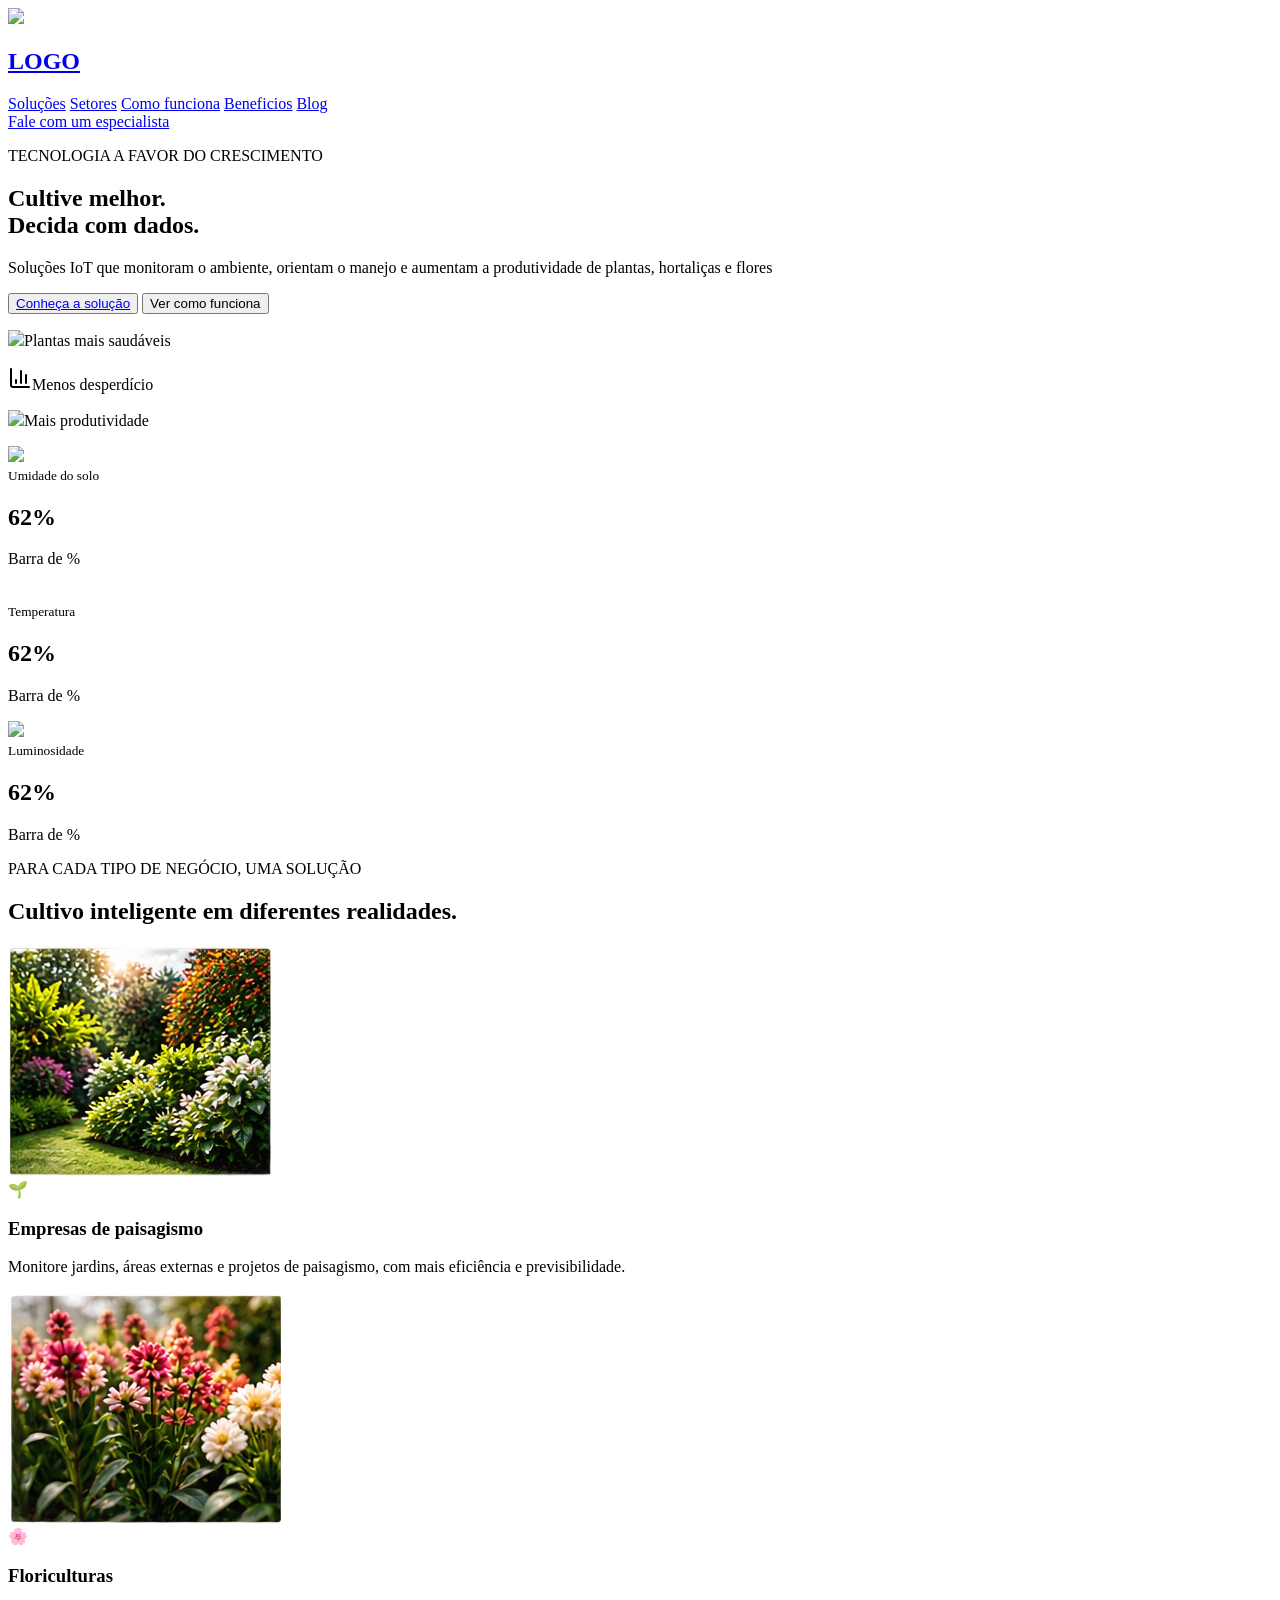
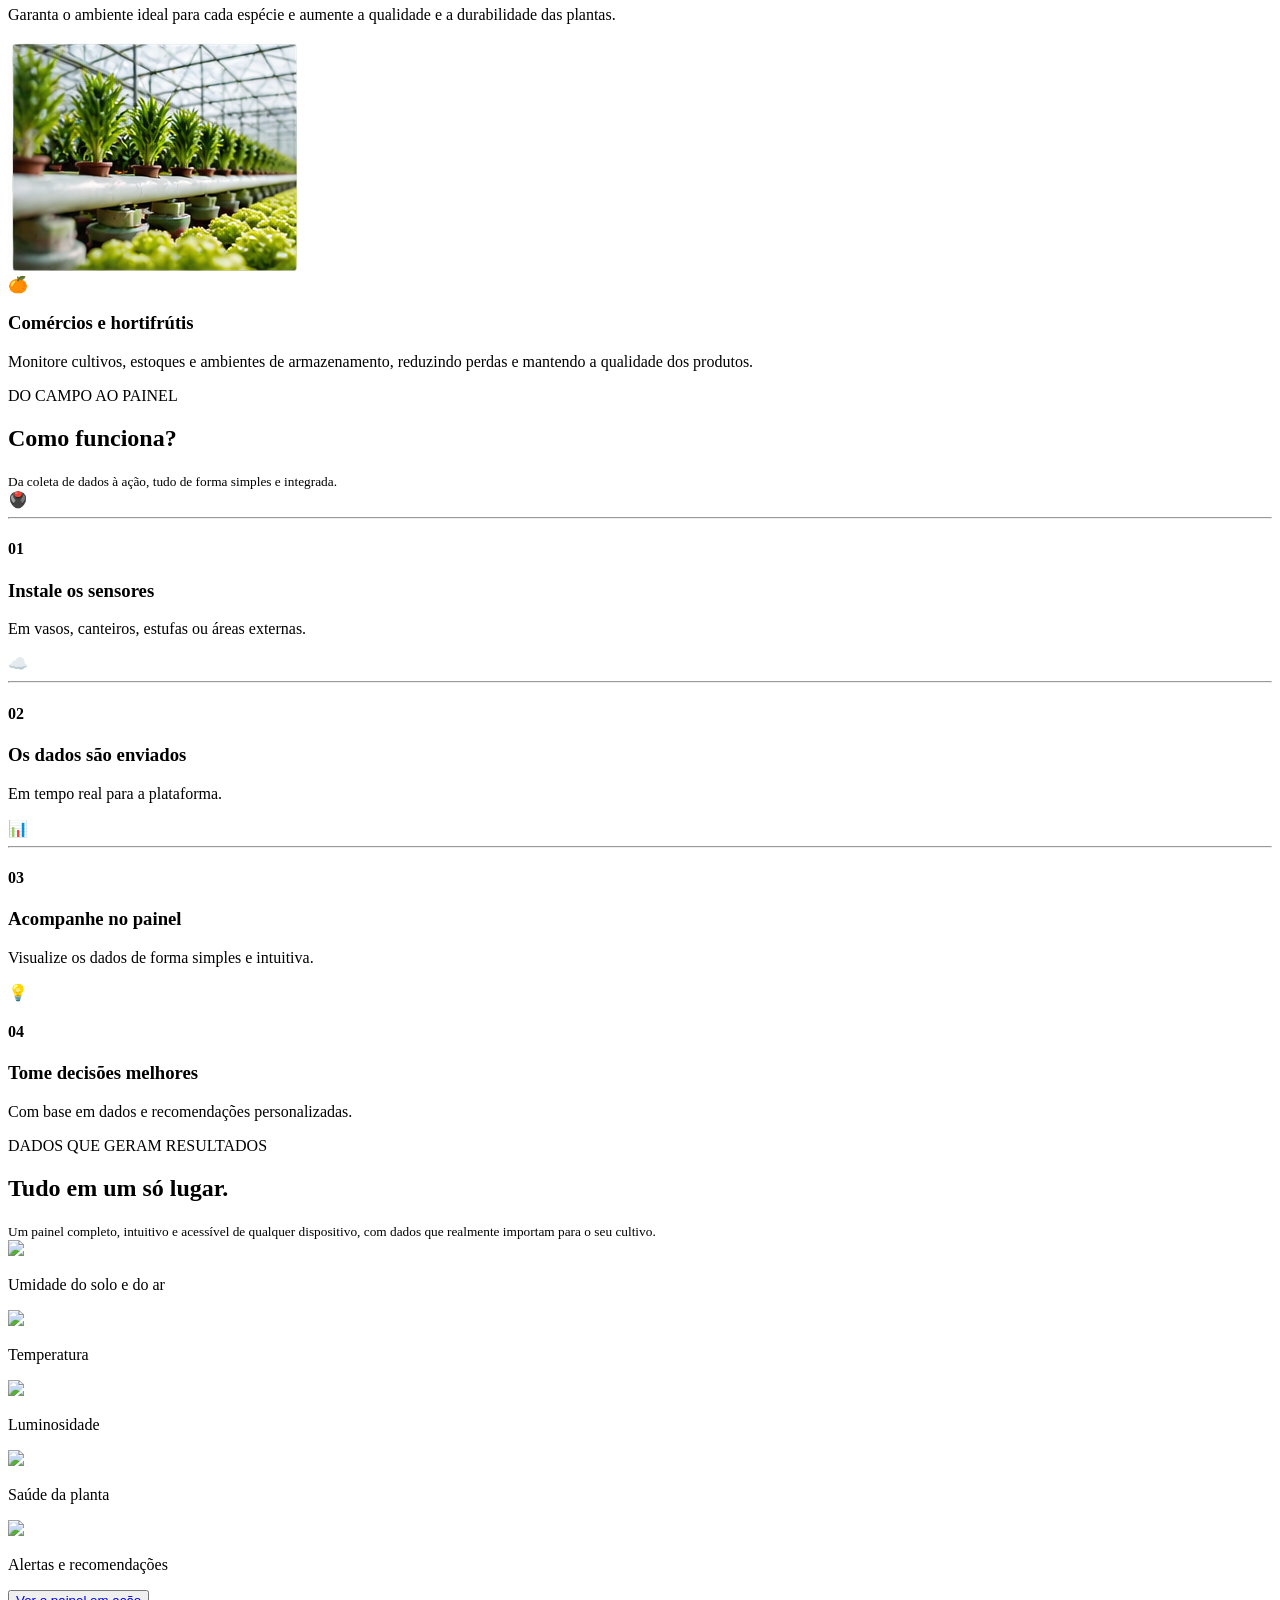
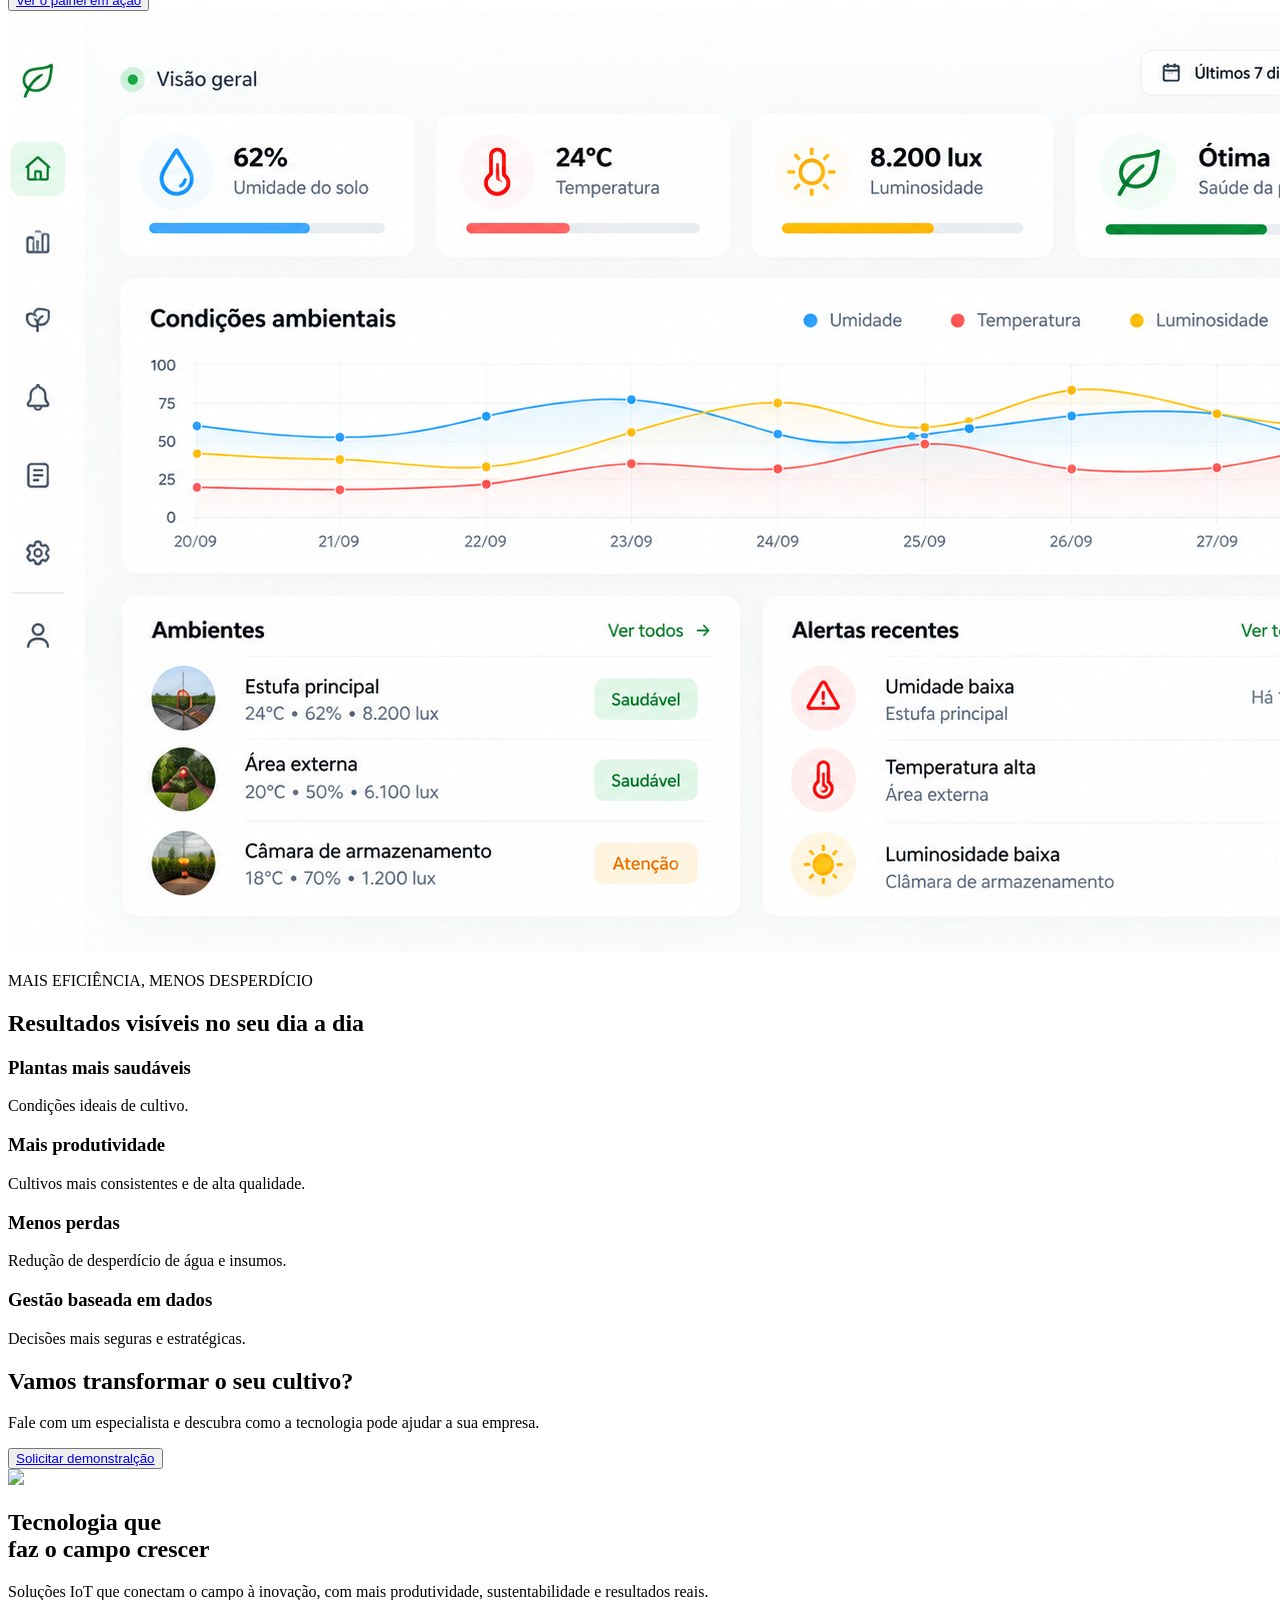
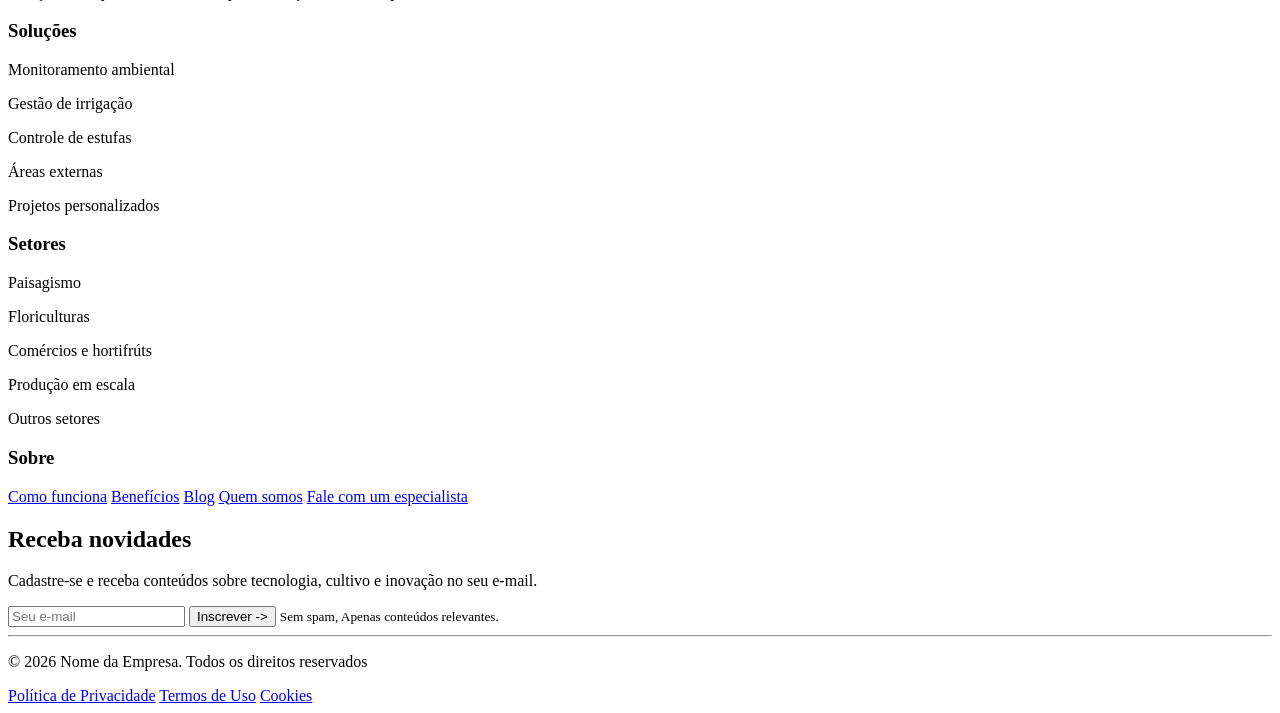
==== HTML/index.html @ 538ad5e4 "Adicionado novas páginas Adicionei novas páginas separando os arquivos por pastas HTML, CSS E JS.  O" ====
<!DOCTYPE html>
<html lang="pt-br">

<head>
    <meta charset="UTF-8">
    <meta name="viewport" content="width=device-width, initial-scale=1.0">
    <title>Projeto IoT</title>
    <link rel="stylesheet" href="style.css">
</head>

<body>

    <!-- BANNER PRINCIPAL -->

    <section class="heroPrincipal">

        <!-- HEADER -->

        <header id="cabecalho" class="display space-between padding-30">

            <div class="display justify-start" id="logonav">
                <img src="#">
                <h1><a href="index.html">LOGO</a></h1>



                <nav>
                    <a class="padding-30" href="soluções.html">Soluções</a>
                    <a class="padding-30" href="setores.html">Setores</a>
                    <a class="padding-30" href="#">Como funciona</a>
                    <a class="padding-30" href="beneficios.html">Beneficios</a>
                    <a class="padding-30" href="#">Blog</a>
                </nav>
            </div>

            <div>
                <a id="contato" href="formulario.html">Fale com um especialista</a></button>
            </div>

        </header>
        <!-- LINHA 1 -->
        <div id="banner-conteudo" class="conteiner">

            <div class="display justify-between">

                <!-- SECTION 1 LADO ESQUERDO -->

                <section id="secLadoEsquerdo">
                    <header>
                        <p id="tec" class="padding-10 width-50">TECNOLOGIA A FAVOR DO CRESCIMENTO</p>
                        <h2 class="padding-10">Cultive melhor.<br><span>Decida com dados.</span></h2>
                        <p class="display padding-10 width-70">Soluções IoT que monitoram o ambiente, orientam o
                            manejo e aumentam a produtividade de plantas, hortaliças e flores</p>

                        <div class="marginblock-30 width-70  display gap-20">
                            <button class="padding-10 button-green width-50 "><a href="soluções.html">Conheça a
                                    solução</a></button>

                            <button class="padding-10 button-white width-50">Ver como funciona</button>
                        </div>

                        <div class="display width-70 marginblock-20  gap-20">

                            <p class="paddinginline-30 padding-10 display width-50 fundo-white"><img
                                    src="../assets_site_iot_separados/iconesSVG/sprout.svg">Plantas
                                mais saudáveis</p>
                            <p class="paddinginline-30 padding-10 display width-50 fundo-white"><img
                                    src="../assets_site_iot_separados/iconesSVG/chart-column.svg">Menos
                                desperdício</p>
                            <p class="paddinginline-30 padding-10 display width-50 fundo-white"><img
                                    src="../assets_site_iot_separados/iconesSVG/chart-no-axes-gantt.svg">Mais
                                produtividade</p>

                        </div>

                    </header>

                </section>
                <!-- SECTION 1 LADO DIREITO -->

                <aside id="secLadoDireito" class="display items-center justify-end">

                    <div class="width-50 ">

                        <div class="display items-center fundo-white gap-20 marginblock-20">

                            <div class="">
                                <img class="" src="#">
                            </div>

                            <div>
                                <small>Umidade do solo</small>
                                <h2>62%</h2>
                                <p>Barra de %</p>
                            </div>
                        </div>

                        <div class="display items-center fundo-white gap-20 marginblock-20">

                            <div class="">
                                <img src="">
                            </div>

                            <div>
                                <small>Temperatura</small>
                                <h2>62%</h2>
                                <p>Barra de %</p>
                            </div>
                        </div>

                        <div class="display items-center fundo-white gap-20 marginblock-20">

                            <div class="">
                                <img src="#">
                            </div>

                            <div>
                                <small>Luminosidade</small>
                                <h2>62%</h2>
                                <p>Barra de %</p>
                            </div>
                        </div>
                </aside>
            </div>
    </section>

    <!-- LINHA 2 -->

    <section id="linha2">

        <header class="conteiner setores-cabecalho">

            <p>PARA CADA TIPO DE NEGÓCIO, UMA SOLUÇÃO</p>
            <h2>Cultivo inteligente em <span>diferentes realidades.</span></h2>


        </header>

        <article class=" conteiner-card-setores  width-70 gap-20 conteiner display justify-between">


            <div class="card-paisagismo">

                <div class="card-paisagismo-imagem">
                    <img src="../assets_site_iot_separados/imagens/03_paisagismo.png" alt="Paisagismo">

                    <div class="card-paisagismo-icone">🌱</div>
                </div>

                <div class="card-paisagismo-conteudo">

                    <h3>Empresas de paisagismo</h3>

                    <p>
                        Monitore jardins, áreas externas e projetos
                        de paisagismo, com mais eficiência
                        e previsibilidade.
                    </p>

                </div>

            </div>

            <div class="card-floricultura">

                <div class="card-floricultura-imagem">
                    <img src="../assets_site_iot_separados/imagens/04_floricultura.png">

                    <div class="card-floricultura-icone">🌸</div>
                </div>
                <div class="card-floricultura-conteudo">
                    <h3>Floriculturas</h3>
                    <p>Garanta o ambiente ideal para cada espécie e aumente a qualidade e a durabilidade das plantas.
                    </p>


                </div>

            </div>

            <div class="card-hortifruti">
                <div class="card-hortifruti-imagem">
                    <img src="../assets_site_iot_separados/imagens/05_hortifruti.png">
                    <div class="card-hortifruti-icone">🍊</div>
                </div>
                <div class="card-hortifruti-conteudo">
                    <h3>Comércios e hortifrútis</h3>
                    <p>Monitore cultivos, estoques e ambientes de armazenamento, reduzindo perdas e mantendo a qualidade
                        dos produtos.</p>

                </div>

            </div>

        </article>
    </section>

    <!-- LINHA 3 -->

    <section class="conteiner" id="linha3">

        <header class="height-1 apresentacao-cabecalho">
            <p>DO CAMPO AO PAINEL</p>
            <h2>Como funciona?</h2>
            <small>Da coleta de dados à ação, tudo de forma simples e integrada.</small>
        </header>

        <article class="display">
            <div class="card-apresentacao-sensores">
                <div class="display gap-10 flex-nowrap items-center">
                    <div class="card-apresentacao-sensores-icone">🖲️</div>
                    <div class=" card-line">
                        <hr>
                    </div>
                </div>

                <div class="card-apresentacao-sensores-conteudo">
                    <h4>01</h4>
                    <h3>Instale os sensores</h3>
                    <p>Em vasos, canteiros, estufas ou áreas externas.</p>
                </div>
            </div>

            <div class="card-apresentacao-dados">

                <div class="display gap-10 flex-nowrap items-center">
                    <div class="card-apresentacao-dados-icone">☁️</div>
                    <div class=" card-line">
                        <hr>
                    </div>
                </div>

                <div class="card-apresentacao-dados-conteudo">
                    <h4>02</h4>
                    <h3>Os dados são enviados</h3>
                    <p>Em tempo real para a plataforma.</p>
                </div>
            </div>

            <div class="card-apresentacao-painel">

                <div class="display gap-10 flex-nowrap items-center">
                    <div class="card-apresentacao-painel-icone">📊</div>
                    <div class=" card-line">
                        <hr>
                    </div>
                </div>

                <div class="card-apresentacao-painel-conteudo">
                    <h4>03</h4>
                    <h3>Acompanhe no painel</h3>
                    <p>Visualize os dados de forma simples e intuitiva.</p>
                </div>
            </div>

            <div class="card-apresentacao-decisoes">

                <div class="display gap-10 flex-nowrap items-center">
                    <div class="card-apresentacao-decisoes-icone">💡</div>
                </div>

                <div class="card-apresentacao-decisoes-conteudo">
                    <h4>04</h4>
                    <h3>Tome decisões melhores</h3>
                    <p>Com base em dados e recomendações personalizadas.</p>
                </div>

            </div>

        </article>

    </section>

    <!-- LINHA 4 -->
    <section id="linha4" class="display conteiner">

        <div class="linha4Esquerdo">

            <header class="dashboard-cabecalho">
                <p>DADOS QUE GERAM RESULTADOS</p>
                <h2>Tudo em um só lugar.</h2>
                <div>
                    <small>Um painel completo, intuitivo e acessível de qualquer dispositivo, com dados que realmente
                        importam para o seu cultivo.</small>
                </div>
            </header>

            <div class="dashboard-conteudo">

                <div class="items-center display dashboard-conteudo-geral">
                    <img src="../assets_site_iot_separados/iconesSVG/droplets.svg">
                    <p>Umidade do solo e do ar</p>
                </div>

                <div class="items-center display dashboard-conteudo-geral">
                    <img src="../assets_site_iot_separados/iconesSVG/thermometer-sun.svg">
                    <p>Temperatura</p>
                </div>

                <div class="items-center display dashboard-conteudo-geral">
                    <img src="../assets_site_iot_separados/iconesSVG/sun.svg">
                    <p>Luminosidade</p>
                </div>

                <div class="items-center display dashboard-conteudo-geral">
                    <img src="../assets_site_iot_separados/iconesSVG/heart-plus.svg">
                    <p>Saúde da planta</p>
                </div>

                <div class="items-center display dashboard-conteudo-geral">
                    <img src="../assets_site_iot_separados/iconesSVG/file-text.svg">
                    <p>Alertas e recomendações</p>
                </div>

                <button class="button-green"><a href="formulario.html">Ver o painel em ação</a></button>

            </div>

        </div>

        <div class="linha4Direito">
            <img src="../assets_site_iot_separados/imagens/Imagem do ChatGPT 27 de set. de 2026, 03_52_59.png">
        </div>


    </section>

    <!-- LINHA 5 -->
    <section class="display " id="linha5">

        <div class=" banner-resultado  "></div>

        <di
        v>
            <div class="  resultado-cabecalho">
                <p>MAIS EFICIÊNCIA, MENOS DESPERDÍCIO</p>
                <h2>Resultados visíveis no seu dia a dia </h2>
            </div>


            <div id="corpo-resultado-geral" class=" display flex-wrap">

                <div class="resultado-conteudo-geral ">

                    <div></div>
                    <div>
                        <h3>Plantas mais saudáveis</h3>
                        <p>Condições ideais de cultivo.</p>
                    </div>
                </div>
                <div class="resultado-conteudo-geral ">
                    <div></div>
                    <div>
                        <h3>Mais produtividade</h3>
                        <p>Cultivos mais consistentes e de alta qualidade.</p>
                    </div>
                </div>

                <div class="resultado-conteudo-geral ">
                    <div></div>
                    <div>
                        <h3>Menos perdas</h3>
                        <p>Redução de desperdício de água e insumos.</p>
                    </div>
                </div>

                <div class="resultado-conteudo-geral ">
                    <div></div>
                    <div>
                        <h3>Gestão baseada em dados</h3>
                        <p>Decisões mais seguras e estratégicas.</p>
                    </div>
                </div>
            </div>

    </section>

    <!-- LINHA 6 -->
    <section id="linha6" class="conteiner">
        <div class="solicitar-demonstracao">
            <div>
                <h2>Vamos transformar <span>o seu cultivo?</span></h2>
                <p>Fale com um especialista e descubra como a tecnologia pode ajudar a sua empresa.</p>
            </div>

            <div class="display justify-center items-center "><button class="button-white"><a
                        href="formulario.html">Solicitar demonstralção</a></button></div>
        </div>
    </section>

    </main>

    <footer class="">
        <section class="conteiner">
            <div id="rodape-start" class="display">
                <div class="redes-rodape">
                    <img src="#">
                    <h2>Tecnologia que<br><span>faz o campo crescer</span></h2>
                    <p>Soluções IoT que conectam o campo à inovação, com mais produtividade, sustentabilidade e
                        resultados reais.</p>
                </div>

                <div class="solucoes-rodape">
                    <h3>Soluções</h3>
                    <p>Monitoramento ambiental</p>
                    <p>Gestão de irrigação</p>
                    <p>Controle de estufas</p>
                    <p>Áreas externas</p>
                    <p>Projetos personalizados</p>
                </div>

                <div class="setores-rodape">
                    <h3>Setores</h3>
                    <p>Paisagismo</p>
                    <p>Floriculturas</p>
                    <p>Comércios e hortifrúts</p>
                    <p>Produção em escala</p>
                    <p>Outros setores</p>
                </div>

                <div class="sobre-rodape">
                    <h3>Sobre</h3>
                    <a href="#">Como funciona</a>
                    <a href="beneficios.html">Benefícios</a>
                    <a href="#">Blog</a>
                    <a href="#">Quem somos</a>
                    <a href="formulario.html">Fale com um especialista</a>
                </div>

                <div class="novidade-rodape">
                    <div class="novidades-cabecalho-rodape">
                        <h2>Receba novidades</h2>
                        <p>Cadastre-se e receba conteúdos sobre tecnologia, cultivo e inovação no seu e-mail.</p>
                    </div>
                    <div class="novidades-campo-rodape">
                        <label id="mail"></label>
                        <input type="e-mail" id="mail" placeholder="Seu e-mail" requered>
                        <button class="button-green">Inscrever -></button>
                        <small>Sem spam, Apenas conteúdos relevantes.</small>
                    </div>
                </div>
            </div>
            <hr>

            <div class="display justify-between">

                <div class="rodape-bottom">
                    <p class="padding-30">© 2026 Nome da Empresa. Todos os direitos reservados</p>
                </div>

                <div class="padding-30">
                    <a class="padding-30" href="#">Política de Privacidade</a>
                    <a class="padding-30" href="#">Termos de Uso</a>
                    <a class="padding-30" href="#">Cookies</a>

                </div>
            </div>
        </section>

    </footer>

</body>

</html>
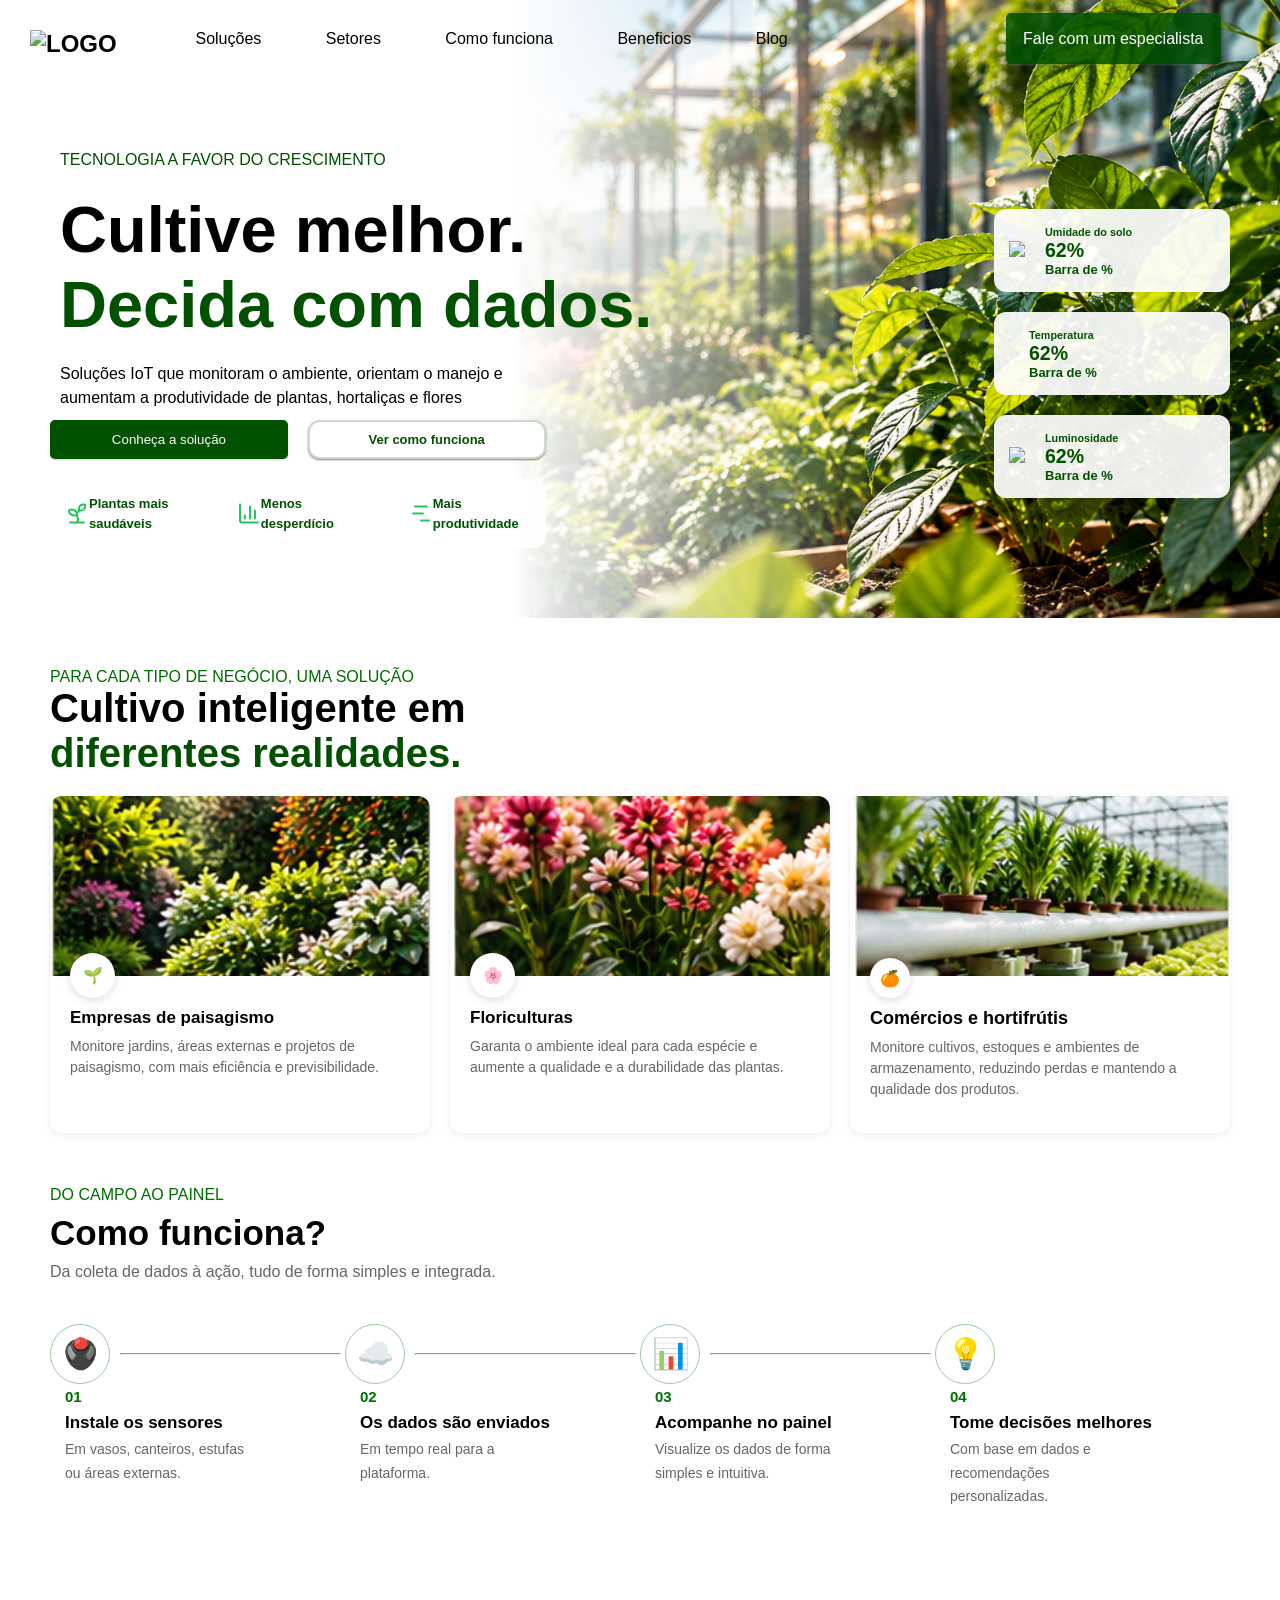
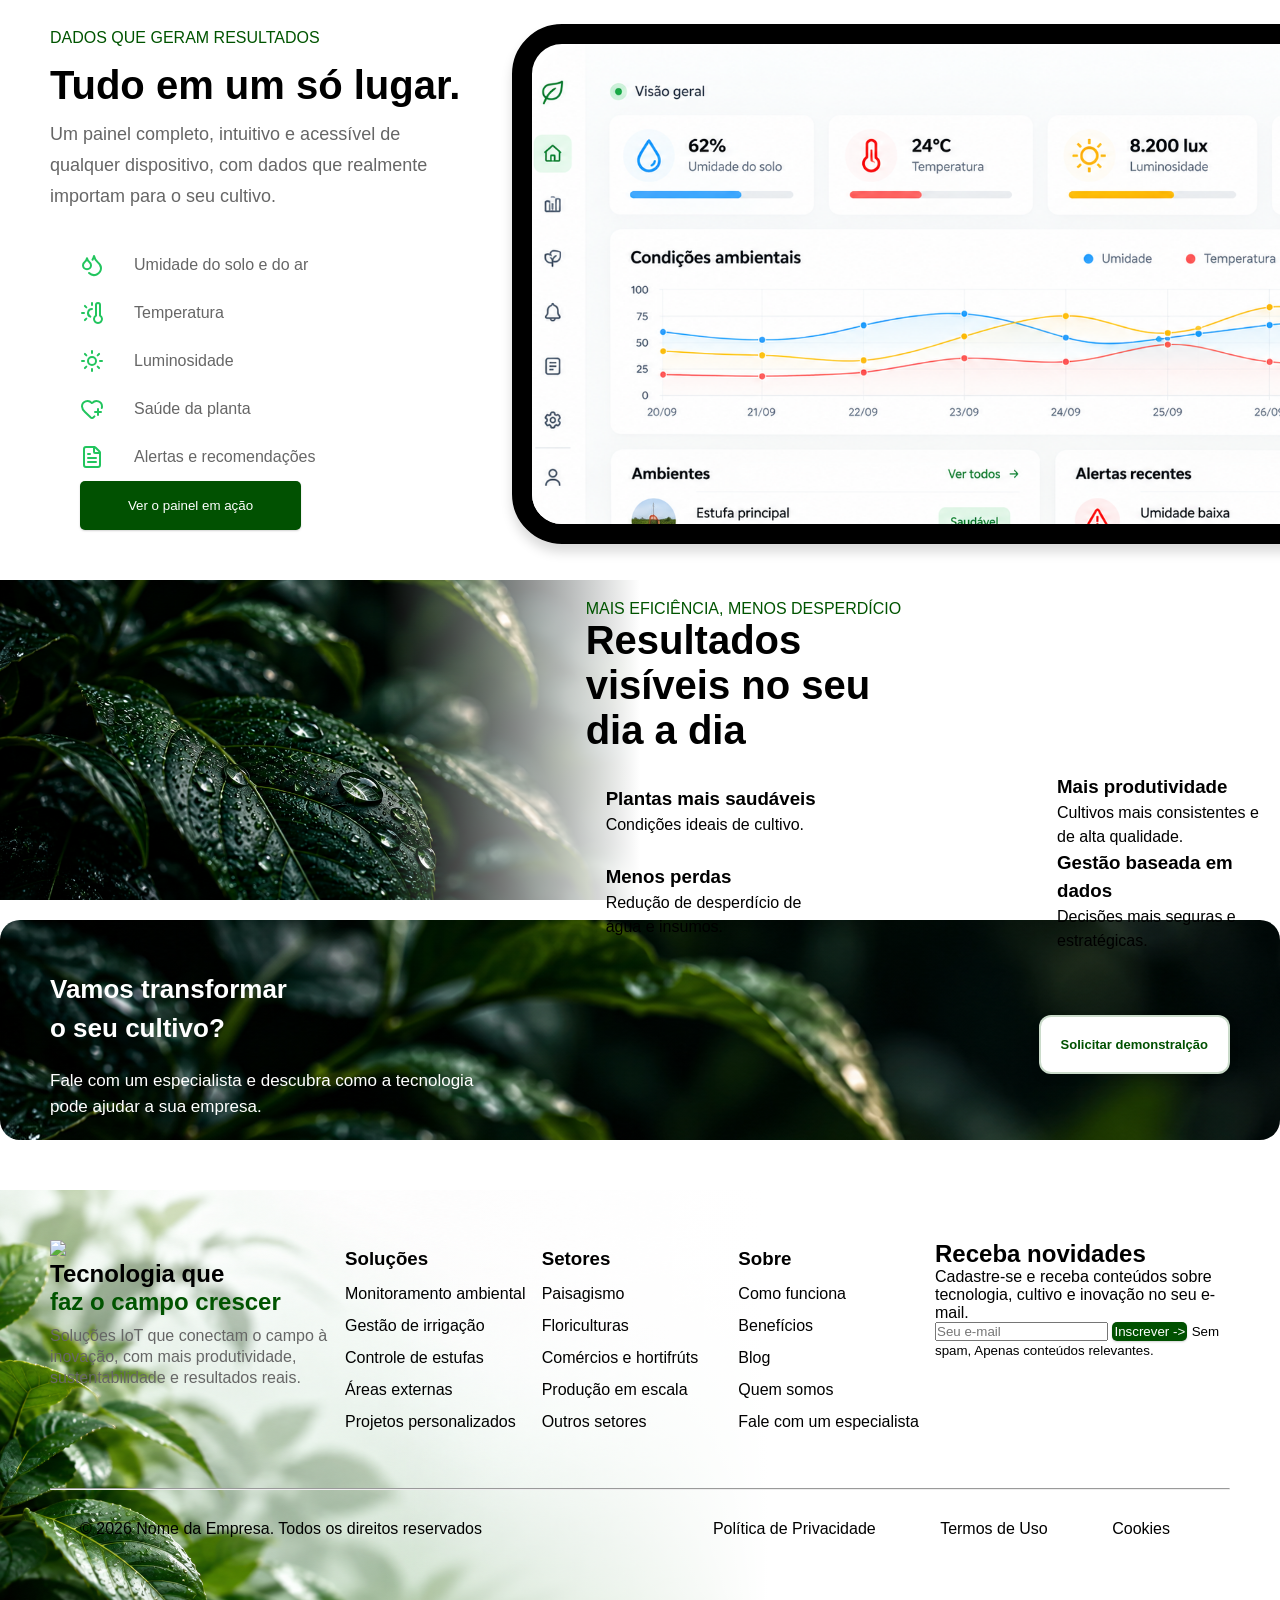
==== commit 7c839bc5: "Atualização de arquivos Adicionei novos arquivos a pasta de assets e criei novos caminhos no menu da" ====
--- a/HTML/index.html
+++ b/HTML/index.html
@@ -5,7 +5,7 @@
     <meta charset="UTF-8">
     <meta name="viewport" content="width=device-width, initial-scale=1.0">
     <title>Projeto IoT</title>
-    <link rel="stylesheet" href="style.css">
+    <link rel="stylesheet" href="../CSS/INDEX/style.css">
 </head>
 
 <body>
@@ -34,7 +34,7 @@
             </div>
 
             <div>
-                <a id="contato" href="formulario.html">Fale com um especialista</a></button>
+                <a id="contato" href="../HTML/formulario.html">Fale com um especialista</a>
             </div>
 
         </header>
--- a/CSS/INDEX/style.css
+++ b/CSS/INDEX/style.css
@@ -0,0 +1,874 @@
+                /* CONFIGURAÇÕES GERAIS */
+
+*{
+    margin:0;
+    box-sizing: border-box;
+    padding:0;
+}
+
+html{
+    scroll-behavior: smooth;
+}
+
+body{
+    font-family: Arial, Helvetica, sans-serif;
+    min-height:100hv;
+    overflow-x: clip;
+}
+
+.conteiner{
+    width:100%;
+    max-width:1330px; 
+    margin: 0 auto;
+    padding:50px;
+}
+
+img{
+    max-width: 100%;
+    height: auto;
+}
+
+a{
+    text-decoration: none;
+    color:inherit;
+}
+
+
+@media (max-width: 768px){
+    main{padding:20px;}
+}
+
+
+                /* POSICIONAMENTO */
+
+.display{
+    display:flex;
+}
+
+.height-1{
+    line-height: 1.5;
+}
+
+.flex-nowrap{
+    flex-wrap: nowrap;
+}
+
+.justify-end{
+    justify-content: end;
+}
+
+.justify-between{
+    justify-content: space-between;
+}
+
+.justify-start{
+    justify-content: start;
+}
+
+.items-center{
+    align-items: center;
+}
+
+.flex-wrap{
+    flex-wrap: wrap;
+}
+
+.flex-column{
+    flex-direction: column;
+}
+
+.gap-20{
+    gap: 20px;
+}
+.gap-10{
+    gap: 10px;
+}
+
+.padding-10{
+    padding:10px;
+}
+.padding-30{
+    padding:30px;
+}
+
+.paddinginline-30{
+    padding-inline: 30px;
+}
+
+.width-50{
+    width:50%;
+}
+.width-70{
+    width:70%;
+}
+
+.marginblock-20{
+    margin-block:20px;
+}
+
+.width-33{
+    width:33%;
+}
+
+.width-40{
+    width:40%;
+}
+
+
+                    /* ESTILIZAÇÃO GERAL */
+#contato{
+    background-color:#015101d4;
+    color:white;
+    border-radius:5px;
+    border:2px solid #01510135;
+    text-align: center;
+    box-shadow: 0px 1px 2px 0px rgba(128, 128, 128, 0.352);
+    padding:15px;
+}
+
+.button-green{
+    background-color:#015101;
+    color:white;
+    border-radius:5px;
+    border:2px solid #01510135;
+    text-align: center;
+    box-shadow: 0px 1px 2px 0px rgba(128, 128, 128, 0.352);
+}
+.button-white{
+    background-color:white;
+    color:#015101;
+    border-radius:12px;
+    border:2px solid #01510135;
+    box-shadow: 0px 1px 2px 0px grey;
+    font-weight: 600;
+    font-size:13px;
+}
+.fundo-white{
+    background-color:rgba(255, 255, 255, 0.919);
+    color:#015101;
+    border-radius:12px;
+    font-weight: 600;
+    font-size:13px;
+    padding:15px;
+  
+}
+
+.heroPrincipal{
+
+    background-image: linear-gradient( to right,white 40%,transparent 70%), url("../../assets_site_iot_separados/imagens/Imagem\ do\ ChatGPT\ 25\ de\ set.\ de\ 2026\,\ 05_03_45.png");
+    background-size:cover;
+    background-position: center;
+    
+}
+
+
+
+
+.border{
+    border:5px solid black;
+}
+
+
+                      /* CABECALHO */
+
+nav a{
+    color:black;
+    text-decoration: none;
+}
+nav a:hover{
+    padding:29px;
+    color:green;
+}
+
+#cabecalho button{
+    padding:15px;
+    border-radius:12px;
+    border: 2px solid rgba(0, 84, 0, 0.403);
+    color:white;
+    background-color: rgba(0, 60, 0, 0.725);
+}
+
+#logonav {
+    width:80%;
+}
+
+#logonav nav{
+    margin-inline:5%;
+}
+
+
+
+                 /*SECTION 1 LINHA 1*/
+
+#secLadoEsquerdo{
+    width:60%;
+}
+#secLadoEsquerdo h2{
+    font-size:65px;
+}
+
+#secLadoEsquerdo span, #tec{
+    color:#015101;
+}
+
+#secLadoEsquerdo p{
+    line-height: 1.5;
+}
+
+#secLadoEsquerdo small{
+    color:rgba(128, 128, 128, 0.912);
+    font-size:16px;
+    font-weight: 600;
+}
+
+
+
+
+
+                    /* SECTION 2 LINHA 1 */
+
+#secLadoDireito{
+        width:40%;
+    
+}
+
+                    /* SETORES */
+.setores-cabecalho {
+    padding-bottom:20px;
+}
+
+.setores-cabecalho p{
+    color:#006e00;
+}
+
+.setores-cabecalho h2{
+    font-size:40px; 
+    width:50%;
+  
+}
+
+.setores-cabecalho span{
+    color:#015101;
+}
+                    /* CARD PAISAGISMO */
+
+.conteiner-card-setores{
+    width:100%;
+    padding-block: 0;
+}
+
+.card-paisagismo {
+    width:  100%;
+    height:auto;
+    background-color: white;
+    border-radius: 12px;
+    overflow: hidden;
+    box-shadow: 0 2px 8px rgba(0, 0, 0, 0.08);
+}
+
+.card-paisagismo-imagem {
+    height: 180px;
+    position: relative;
+}
+
+.card-paisagismo-imagem img {
+    width: 100%;
+    height: 100%;
+    object-fit: cover;
+    border-radius: 0;
+}
+
+.card-paisagismo-icone {
+    position: absolute;
+    bottom: -22px;
+    left: 20px;
+
+    width: 45px;
+    height: 45px;
+
+    display: flex;
+    align-items: center;
+    justify-content: center;
+
+    background-color: white;
+    border-radius: 50%;
+    box-shadow: 0 2px 8px #00000026;
+}
+
+.card-paisagismo-conteudo {
+    padding: 32px 20px 18px;
+}
+
+.card-paisagismo-conteudo h3 {
+    font-size: 17px;
+    margin-bottom: 8px;
+}
+
+.card-paisagismo-conteudo p {
+    font-size: 14px;
+    line-height: 1.5;
+    color: #666;
+    margin-bottom: 15px;
+}
+
+.card-paisagismo-conteudo button {
+    width: 25px;
+    height: 25px;
+    border: 1px solid #aaa;
+    border-radius: 50%;
+    background-color: white;
+    font-size: 17px;
+}
+
+                /* CARD FLORICULTURA */
+
+.card-floricultura {
+    width:  100%;
+    height:auto;
+    background-color: white;
+    border-radius: 12px;
+    overflow: hidden;
+    box-shadow: 0 2px 8px #00000014;
+}
+
+.card-floricultura-imagem {
+    height: 180px;
+    position: relative;
+}
+
+.card-floricultura-imagem img {
+    width: 100%;
+    height: 100%;
+    object-fit: cover;
+    border-radius: 0;
+}
+
+.card-floricultura-icone {
+    position: absolute;
+    bottom: -22px;
+    left: 20px;
+
+    width: 45px;
+    height: 45px;
+
+    display: flex;
+    align-items: center;
+    justify-content: center;
+
+    background-color: white;
+    border-radius: 50%;
+    box-shadow: 0 2px 8px #00000026;
+}
+
+.card-floricultura-conteudo {
+    padding: 32px 20px 18px;
+}
+
+.card-floricultura-conteudo h3 {
+    font-size: 17px;
+    margin-bottom: 8px;
+}
+
+.card-floricultura-conteudo p {
+    font-size: 14px;
+    line-height: 1.5;
+    color: #666;
+    margin-bottom: 15px;
+}
+
+.card-floricultura-conteudo button {
+    width: 25px;
+    height: 25px;
+    border: 1px solid #aaa;
+    border-radius: 50%;
+    background-color: white;
+    font-size: 17px;
+}
+
+                /* CARD HORTIFRUTI */
+
+.card-hortifruti{
+    width: 100%;
+    height:auto;
+    background-color: white;
+    border-radius:12px;
+    box-shadow: 0 2px 8px #00000014;
+}
+
+.card-hortifruti-imagem{
+    height:180px;
+    position:relative;
+}
+
+.card-hortifruti-imagem img{
+    width:100%;
+    height:100%;
+    object-fit: cover;
+}
+
+.card-hortifruti-icone{
+    position:absolute;
+    bottom:-22px;
+    left:20px;
+    display: flex;
+    align-items: center;
+    justify-content: center;
+    width:40px;
+    height: 40px;
+    background-color:white;
+    border-radius:50%;
+    box-shadow: 0 2px 8px #00000026;
+}
+
+.card-hortifruti-conteudo{
+
+    padding:32px 20px 18px;
+}
+
+.card-hortifruti-conteudo h3{ 
+    font-size:18px;
+    margin-bottom:8px;
+}
+
+.card-hortifruti-conteudo p{
+    font-size:14px;
+    line-height: 1.5;
+    color:#666;
+    margin-bottom:15px;
+}
+
+.card-hortifruti-conteudo button{
+   width: 25px;
+    height: 25px;
+    border: 1px solid #aaa;
+    border-radius: 50%;
+    background-color: white;
+    font-size: 17px;
+}
+
+                    /* LINHA 3 */
+
+                    /* APRESENTAÇÃO CABECALHO */
+
+.apresentacao-cabecalho{
+    padding-bottom:20px;
+}
+
+.apresentacao-cabecalho p{
+    color:#006e00;
+}
+
+.apresentacao-cabecalho h2{
+    font-size:35px; 
+    width:50%;
+  
+}
+
+.apresentacao-cabecalho small{
+    color:#666;
+    font-size:16px;
+}
+
+                    /* CARD SENSORES */
+                    
+.card-apresentacao-sensores{
+    width:320px;
+    height: auto;
+    margin-top: 20px;
+}
+
+.card-apresentacao-sensores-icone{
+    font-size:30px;
+    width:60px;
+    height:60px;
+
+    display:flex;
+    align-items: center;
+    justify-content: center;
+
+    border-radius:50%;
+    border:1px solid #006e005e;
+    }
+
+.card-line{
+        width:75%;
+}
+
+.card-apresentacao-sensores-conteudo{
+    line-height: 1.7;
+    margin-left:15px;
+}
+
+
+.card-apresentacao-sensores-conteudo h4{
+    font-size: 15px;
+    color:#006e00
+}
+
+.card-apresentacao-sensores-conteudo h3{
+    font-size:17px;
+}
+.card-apresentacao-sensores-conteudo p{
+    font-size:14px;
+    color:#666;
+    margin-bottom:15px;
+    width:70%;
+}
+
+                    /* CARD DADOS */
+
+.card-apresentacao-dados{
+    width:320px;
+    height: auto;
+    margin-top: 20px;
+}
+
+.card-apresentacao-dados-icone{
+    font-size:30px;
+    width:60px;
+    height:60px;
+
+    display:flex;
+    align-items: center;
+    justify-content: center;
+
+    border-radius:50%;
+    border:1px solid #006e005e;
+    }
+
+.card-line{
+        width:75%;
+}
+
+.card-apresentacao-dados-conteudo{
+    line-height: 1.7;
+    margin-left:15px;
+
+}
+
+.card-apresentacao-dados-conteudo h4{
+    font-size: 15px;
+    color:#006e00
+}
+
+.card-apresentacao-dados-conteudo h3{
+    font-size:17px;
+}
+.card-apresentacao-dados-conteudo p{
+    font-size:14px;
+    color:#666;
+    margin-bottom:15px;
+    width:70%;
+}
+
+                    /* CARD PAINEL */
+
+.card-apresentacao-painel{
+    width:320px;
+    height: auto;
+    margin-top: 20px;
+}
+
+.card-apresentacao-painel-icone{
+    font-size:30px;
+    width:60px;
+    height:60px;
+
+    display:flex;
+    align-items: center;
+    justify-content: center;
+
+    border-radius:50%;
+    border:1px solid #006e005e;
+    }
+
+.card-line{
+        width:75%;
+}
+
+.card-apresentacao-painel-conteudo{
+    line-height: 1.7;
+    margin-left:15px;
+
+}
+
+.card-apresentacao-painel-conteudo h4{
+    font-size: 15px;
+    color:#006e00
+}
+
+.card-apresentacao-painel-conteudo h3{
+    font-size:17px;
+}
+.card-apresentacao-painel-conteudo p{
+    font-size:14px;
+    color:#666;
+    margin-bottom:15px;
+    width:70%;
+}
+
+                    /* CARD DECISÕES */
+
+.card-apresentacao-decisoes{
+    width:320px;
+    height: auto;
+    margin-top: 20px;
+}
+
+.card-apresentacao-decisoes-icone{
+    font-size:30px;
+    width:60px;
+    height:60px;
+
+    display:flex;
+    align-items: center;
+    justify-content: center;
+
+    border-radius:50%;
+    border:1px solid #006e005e;
+    }
+
+.card-line{
+        width:75%;
+}
+
+.card-apresentacao-decisoes-conteudo{
+    line-height: 1.7;
+    margin-left:15px;
+
+}
+
+.card-apresentacao-decisoes-conteudo h4{
+    font-size: 15px;
+    color:#006e00
+}
+
+.card-apresentacao-decisoes-conteudo h3{
+    font-size:17px;
+}
+.card-apresentacao-decisoes-conteudo p{
+    font-size:14px;
+    color:#666;
+    margin-bottom:15px;
+    width:70%;
+}
+
+                    /* LINHA 4 */
+#linha4{
+    position:relative;
+}
+
+                    /* LINHA 4 ESQUERDO */
+
+.linha4Esquerdo{
+    width:40%;
+    line-height: 1.7;
+}
+
+                    /* DASHBOARD CABEÇALHO */
+
+.dashboard-cabecalho{
+    line-height: 1.7;
+    margin-bottom:30px;
+}
+.dashboard-cabecalho p{     
+    color:#005400;
+}
+
+.dashboard-cabecalho h2{
+    font-size:40px;
+}
+
+.dashboard-cabecalho small, .dashboard-cabecalho div{
+    color:#666;
+    font-size:18px;
+    width:89%;
+}
+
+                    /* DASHBOARD UMIDADE */
+
+.dashboard-conteudo{
+    line-height: 3.0;
+    margin-left:30px;
+}
+
+.dashboard-conteudo-geral p{
+    margin:0;
+    color:#666;
+    margin-left:30px;
+}
+
+.dashboard-conteudo button{
+    padding:15px;
+    width:50%;
+    display: flex;
+    align-items: center;
+    justify-content: space-around;
+}
+
+                    /*LINHA 4 DIREITO  */
+
+
+
+.linha4Direito{
+   border:20px solid;
+   border-radius:50px;
+   width:80%;
+   height:520px;
+   left:40%;
+   position: absolute;
+   overflow: hidden;
+   box-shadow: 0 8px 12px #00000026;
+  
+   
+}
+
+.linha4Direito img{
+    flex:auto;
+    border-radius:50px;
+}
+
+                    /* LINHA 5 */
+
+.banner-resultado{
+    width: 80%;
+}
+
+.resultado-cabecalho{
+    margin-block:20px;
+}
+
+.resultado-cabecalho p{
+    color:#005400;
+}
+
+.resultado-cabecalho h2{
+    font-size:40px;
+    width:50%;
+}
+
+.resultado-conteudo-geral{
+    width:35%;
+    display:flex;
+    align-items: center;
+    justify-content:start;
+    gap:20px;
+    line-height:1.5;
+    padding: 0;
+}
+
+
+#linha5{
+
+    background-image: linear-gradient( to left,white 50%,transparent 70%), url("../../assets_site_iot_separados/imagens/Imagem\ do\ ChatGPT\ 27\ de\ set.\ de\ 2026\,\ 08_04_17.png");
+    background-size:cover;
+    background-position: center;
+    height:320px;
+    
+    
+}
+#linha5Direito{
+    width:60%;
+    padding:30px;
+}
+
+#corpo-resultado-geral{
+    justify-content: space-between;
+}
+
+                    /*SOLICITAR DEMONSTRAÇÃO*/
+
+.solicitar-demonstracao{
+    display:flex;
+    justify-content: space-between;
+    line-height:1.5;
+}
+
+#linha6{
+    margin-top:20px;
+    border-radius:20px;
+    background-image: url("../../assets_site_iot_separados/imagens/Imagem\ do\ ChatGPT\ 27\ de\ set.\ de\ 2026\,\ 08_04_17.png");
+    background-position: start;
+    height:220px;
+}
+
+.solicitar-demonstracao h2{
+    font-size:26px;
+    color:white;
+    width:40%;
+    margin-bottom:20px;
+}
+
+.solicitar-demonstracao span{
+    font-weight: 900;
+}
+
+.solicitar-demonstracao p {
+    font-size:17px;
+    width:70%;
+    color:white;
+}
+
+.solicitar-demonstracao button{
+    padding:20px;
+    box-shadow: 0 4px 8px #00000026;
+}
+
+                    /* FOOTER */
+
+footer {
+    background-image: linear-gradient(to left, white 40%, transparent 70%), url(../../assets_site_iot_separados/imagens/Imagem\ do\ ChatGPT\ 27\ de\ set.\ de\ 2026\,\ 15_47_15.png);
+    margin-top:50px;
+    background-size: 100%;
+}
+
+
+
+.redes-rodape{
+    flex:1.5;
+}
+
+.redes-rodape h2{
+    color:#000000;
+    margin-bottom:10px;
+}   
+.redes-rodape span{
+    color:#005400;
+}
+
+.redes-rodape p{
+    font-size:x;
+    color:#666;
+    line-height: 1.3;
+}
+
+                    /* SOLUÇÕES RODAPE */
+
+.solucoes-rodape{
+    line-height:2.0;
+    flex:1;
+    
+}
+                    /* SETORES RODAPE */
+
+.setores-rodape{
+    line-height:2.0;
+   flex:1;
+    
+}
+                    /* SOBRE RODAPE */
+
+.sobre-rodape{
+    line-height:2.0;
+    display:flex;
+    flex-direction: column;
+    flex:1;
+}
+
+.novidade-rodape{
+    flex:1.5;
+}
+
+footer hr{
+    margin-top:50px;
+}
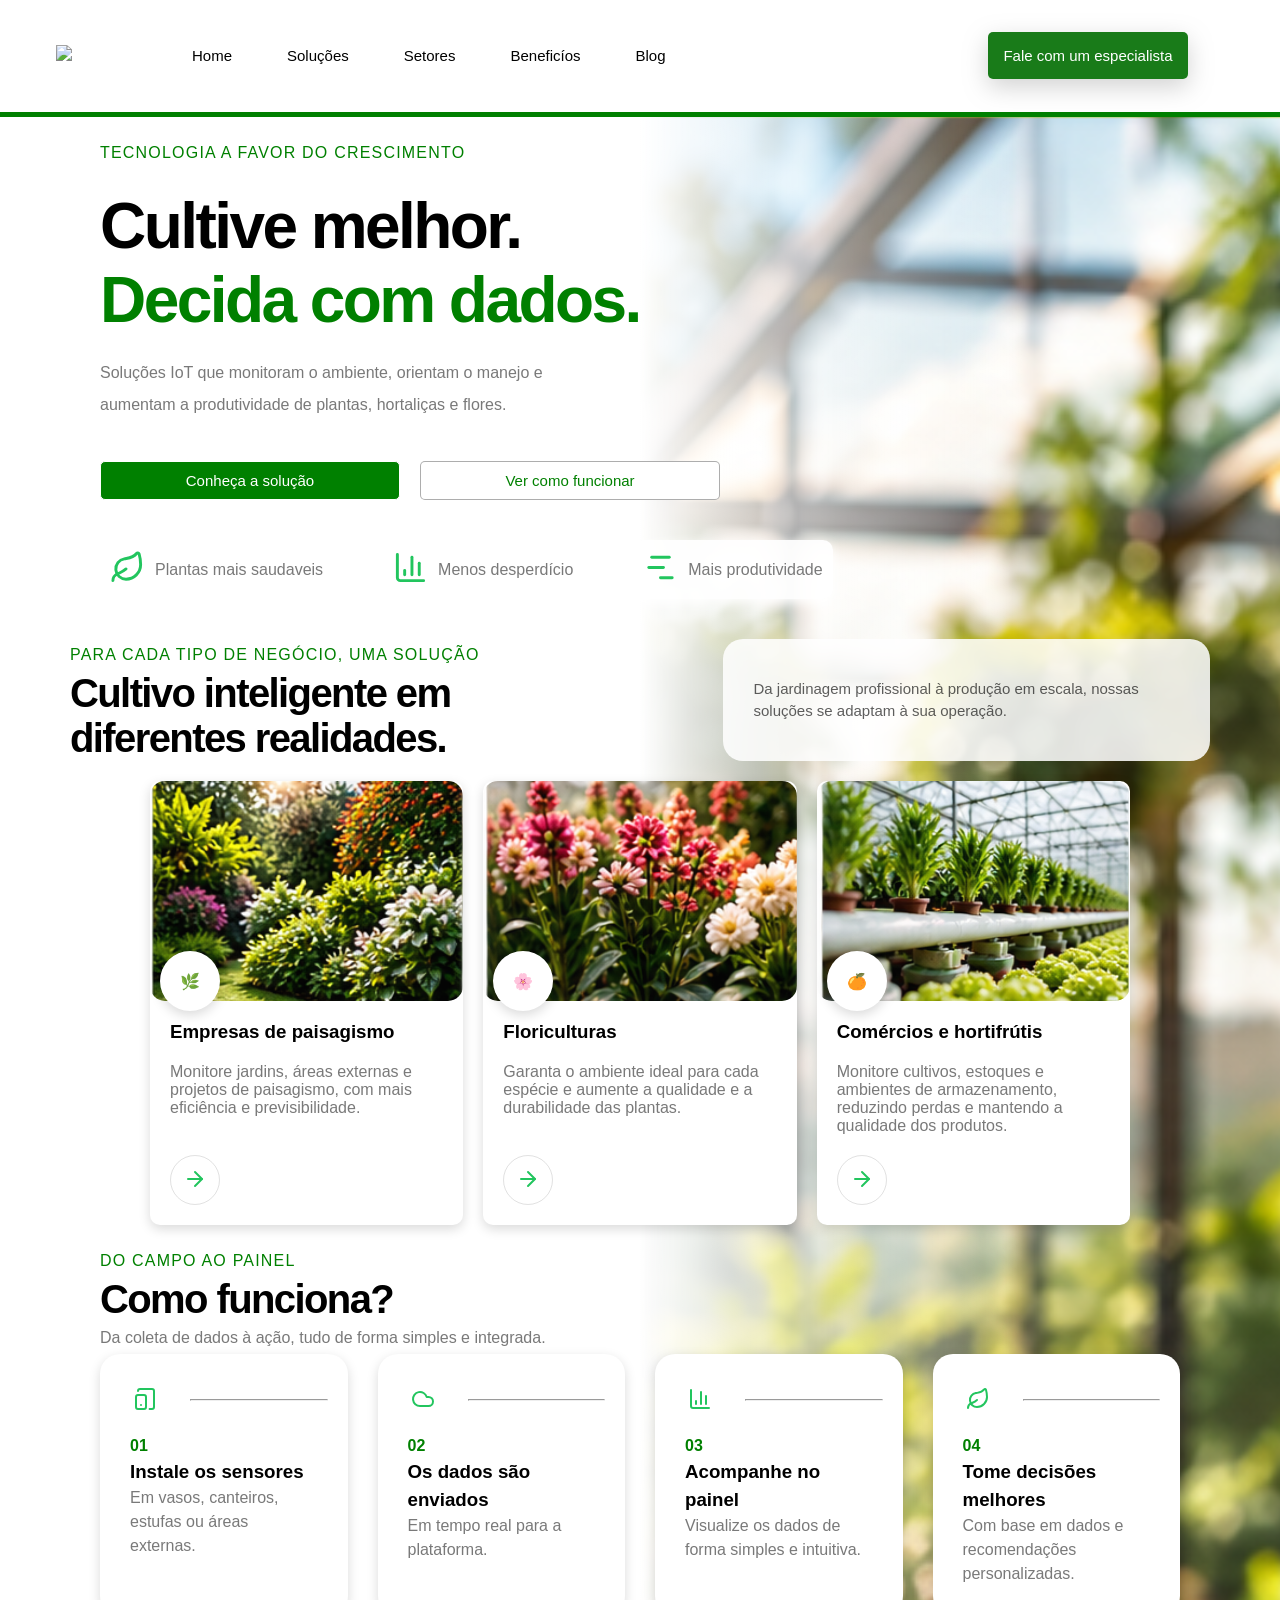
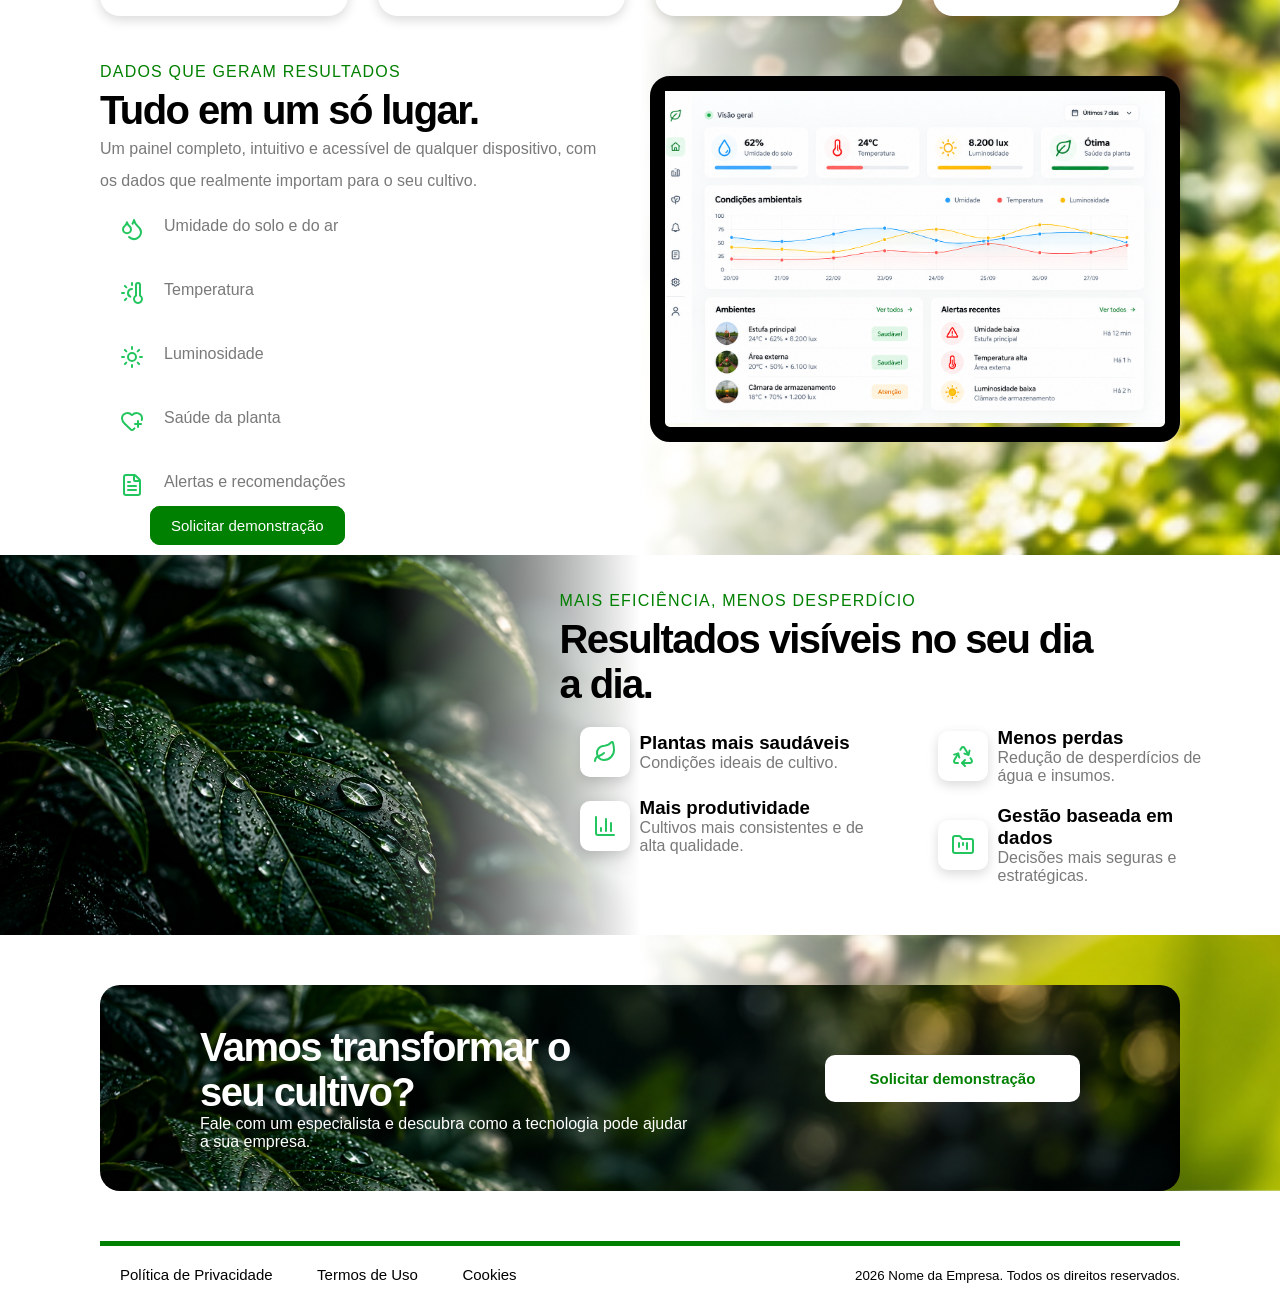
==== commit 0700fe73: "Versão final de páginas Atualização de páginas finalizadas: index, soluções, formulário." ====
--- a/HTML/index.html
+++ b/HTML/index.html
@@ -4,461 +4,435 @@
 <head>
     <meta charset="UTF-8">
     <meta name="viewport" content="width=device-width, initial-scale=1.0">
-    <title>Projeto IoT</title>
-    <link rel="stylesheet" href="../CSS/INDEX/style.css">
+    <link rel="stylesheet" href="../CSS/INDEX/styleindex.css">
+    <link rel="stylesheet" href="../CSS/INDEX/tabletstyle.css">
+    <link rel="stylesheet" href="../CSS/INDEX/mobilestyle.css">
+    <link rel="stylesheet" href="../CSS/INDEX/efeitostyle.css">
+    <script src="../JS/carrossel_home.js" defer></script>
+    <script src="../JS/tablet_cards.js" defer></script>
+    <script src="../JS/menu.js" defer></script>
+    <title>Home</title>
 </head>
 
 <body>
 
-    <!-- BANNER PRINCIPAL -->
-
-    <section class="heroPrincipal">
-
-        <!-- HEADER -->
-
-        <header id="cabecalho" class="display space-between padding-30">
-
-            <div class="display justify-start" id="logonav">
-                <img src="#">
-                <h1><a href="index.html">LOGO</a></h1>
-
-
-
-                <nav>
-                    <a class="padding-30" href="soluções.html">Soluções</a>
-                    <a class="padding-30" href="setores.html">Setores</a>
-                    <a class="padding-30" href="#">Como funciona</a>
-                    <a class="padding-30" href="beneficios.html">Beneficios</a>
-                    <a class="padding-30" href="#">Blog</a>
-                </nav>
-            </div>
-
-            <div>
-                <a id="contato" href="../HTML/formulario.html">Fale com um especialista</a>
-            </div>
-
-        </header>
-        <!-- LINHA 1 -->
-        <div id="banner-conteudo" class="conteiner">
-
-            <div class="display justify-between">
-
-                <!-- SECTION 1 LADO ESQUERDO -->
-
-                <section id="secLadoEsquerdo">
+    <div id="menu"></div>
+
+    <div id="imagem_de_fundo">
+
+        <div class="margin-fixa">
+
+            <section id='flex_titulo'>
+                <!--===== Conteudo principal =====-->
+                <div id="conteudo_principal">
+                    <header class='inline top' id="conteudo_banner">
+                        <p class="top-h2">TECNOLOGIA A FAVOR DO CRESCIMENTO</p>
+                        <h1>Cultive melhor.<br><span>Decida com dados.</span>
+                        </h1>
+                        <p class="bottom-h2">Soluções IoT que monitoram o ambiente, orientam o manejo e aumentam a
+                            produtividade de
+                            plantas,
+                            hortaliças e flores.
+                        </p>
+                    </header>
+
+                    <!--===== CAMINHOS PARA FORMULÁRIO BANNER PRINCIPAL =====-->
+
+                    <div class="inline" id="caminhos">
+                        <a href="solucoes.html">Conheça a solução</a>
+                        <a href="#como_funciona_home">Ver como funcionar</a>
+                    </div>
+
+                    <!--===== Cards banner principal =====-->
+                    <div class="" id="cards_banner_principal">
+
+                        <div class="corpo_card_banner">
+                            <div class="icone_card_banner">
+                                <img src="../assets_site_iot_separados/iconesSVG/leaf.svg">
+                            </div>
+                            <p>Plantas mais saudaveis</p>
+                        </div>
+
+                        <div class="corpo_card_banner">
+                            <div class="icone_card_banner">
+                                <img src="../assets_site_iot_separados/iconesSVG/grafico.svg">
+                            </div>
+                            <p>Menos desperdício</p>
+                        </div>
+
+                        <div class="corpo_card_banner">
+                            <div class="icone_card_banner">
+                                <img src="../assets_site_iot_separados/iconesSVG/chart-no-axes-gantt.svg">
+                            </div>
+                            <p>Mais produtividade</p>
+                        </div>
+
+                    </div>
+
+                </div>
+
+                <!-- ===== RESERVADO PARA API ===== -->
+                <!-- <div id="card_api">
+
+                    <div id="temperatura">
+                        <div class="conteiner_card_api">
+                            <div class="icone_card_api">
+                                <img src="#">
+                            </div>
+                            <div class="conteudo_card_api"></div>
+                        </div>
+                    </div>
+
+                    <div id="temperatura">
+                        <div class="conteiner_card_api">
+                            <div class="icone_card_api">
+                                <img src="#">
+                            </div>
+                            <div class="conteudo_card_api"></div>
+                        </div>
+                    </div>
+
+                    <div id="temperatura">
+                        <div class="conteiner_card_api">
+                            <div class="icone_card_api">
+                                <img src="#">
+                            </div>
+                            <div class="conteudo_card_api"></div>
+                        </div>
+                    </div>
+
+                </div> -->
+
+            </section>
+
+
+        </div>
+
+        <main>
+
+            <section id="cards_setores">
+
+                <header>
+
+                    <div>
+                        <p class="top-h2">PARA CADA TIPO DE NEGÓCIO, UMA SOLUÇÃO</p>
+                        <h2>Cultivo inteligente em diferentes realidades.</h2>
+                    </div>
+
+                    <aside>
+                        <p>Da jardinagem profissional à produção em escala, nossas soluções se adaptam à sua operação.
+                        </p>
+                    </aside>
+
+                </header>
+
+                <div id="conteiner_cards_setores">
+                    <article class="esconder corpo_card_setores">
+                        <div class="img_card_setores">
+                            <img src="../assets_site_iot_separados/imagens/03_paisagismo.png">
+                        </div>
+
+                        <div class="icone_card_setores">
+                            <p>🌿</p>
+                        </div>
+
+                        <div class="conteudo_card_setores">
+                            <h3>Empresas de paisagismo</h3>
+                            <p>Monitore jardins, áreas externas e projetos de paisagismo, com mais eficiência e
+                                previsibilidade.</p>
+                            <div class="form_card_setores">
+                                <a href="../HTML/formulario.html"><img
+                                        src="../assets_site_iot_separados/iconesSVG/arrow-right.svg"></a>
+                            </div>
+                        </div>
+
+
+                    </article>
+
+                    <article class="corpo_card_setores">
+                        <div class="img_card_setores">
+                            <img src="../assets_site_iot_separados/imagens/04_floricultura.png">
+                        </div>
+
+                        <div class="icone_card_setores">
+                            <p>🌸</p>
+                        </div>
+
+                        <div class="conteudo_card_setores">
+                            <h3>Floriculturas</h3>
+                            <p>Garanta o ambiente ideal para cada espécie e aumente a qualidade e a durabilidade das
+                                plantas.</p>
+                            <div class="form_card_setores">
+                                <a href="../HTML/formulario.html"><img
+                                        src="../assets_site_iot_separados/iconesSVG/arrow-right.svg"></a>
+                            </div>
+                        </div>
+
+
+                    </article>
+
+                    <article class="corpo_card_setores">
+                        <div class="img_card_setores">
+                            <img src="../assets_site_iot_separados/imagens/05_hortifruti.png">
+                        </div>
+
+                        <div class="icone_card_setores">
+                            <p>🍊</p>
+                        </div>
+
+                        <div class="conteudo_card_setores">
+                            <h3>Comércios e hortifrútis</h3>
+                            <p>Monitore cultivos, estoques e ambientes de armazenamento, reduzindo perdas e mantendo a
+                                qualidade dos produtos.</p>
+                            <div class="form_card_setores">
+                                <a href="../HTML/formulario.html"><img
+                                        src="../assets_site_iot_separados/iconesSVG/arrow-right.svg"></a>
+                            </div>
+
+                        </div>
+
+                    </article>
+
+                    <div id="botoes_carrossel_home">
+                        <button id="anterior" type="button">
+                            < </button>
+                                <button id="proximo" type="button"> > </button>
+                    </div>
+
+                </div>
+
+            </section>
+
+            <section class="margin-fixa" id="como_funciona_home">
+                <header>
+                    <p class="top-h2">DO CAMPO AO PAINEL</p>
+                    <h2>Como funciona?</h2>
+                    <p>Da coleta de dados à ação, tudo de forma simples e integrada.</p>
+                </header>
+
+                <div id="conteiner_cards_como_funciona">
+
+                    <div class="corpo_card_como_funciona">
+                        <div class="conteiner_icone_card_como_funciona">
+                            <div class="icone_card_como_funciona">
+                                <img src="../assets_site_iot_separados/iconesSVG/tablet-smartphone.svg">
+                            </div>
+
+                            <div class="linha_card">
+                                <hr>
+                            </div>
+
+                        </div>
+
+                        <div class="conteudo_card_como_funciona">
+                            <h4>01</h4>
+                            <h3>Instale os sensores</h3>
+                            <p>Em vasos, canteiros, estufas ou áreas externas.</p>
+                        </div>
+                    </div>
+
+                    <div class="corpo_card_como_funciona">
+                        <div class="conteiner_icone_card_como_funciona">
+                            <div class="icone_card_como_funciona">
+                                <img src="../assets_site_iot_separados/iconesSVG/cloud.svg">
+                            </div>
+
+                            <div class="linha_card">
+                                <hr>
+                            </div>
+
+                        </div>
+
+                        <div class="conteudo_card_como_funciona">
+                            <h4>02</h4>
+                            <h3>Os dados são enviados</h3>
+                            <p>Em tempo real para a plataforma.</p>
+                        </div>
+                    </div>
+
+                    <div class="corpo_card_como_funciona">
+                        <div class="conteiner_icone_card_como_funciona">
+                            <div class="icone_card_como_funciona">
+                                <img src="../assets_site_iot_separados/iconesSVG/grafico.svg">
+                            </div>
+
+                            <div class="linha_card">
+                                <hr>
+                            </div>
+
+                        </div>
+
+                        <div class="conteudo_card_como_funciona">
+                            <h4>03</h4>
+                            <h3>Acompanhe no painel</h3>
+                            <p>Visualize os dados de forma simples e intuitiva.</p>
+                        </div>
+                    </div>
+
+                    <div class="corpo_card_como_funciona">
+                        <div class="conteiner_icone_card_como_funciona">
+                            <div class="icone_card_como_funciona">
+                                <img src="../assets_site_iot_separados/iconesSVG/leaf.svg">
+                            </div>
+
+                            <div class="linha_card">
+                                <hr>
+                            </div>
+
+                        </div>
+
+                        <div class="conteudo_card_como_funciona">
+                            <h4>04</h4>
+                            <h3>Tome decisões melhores</h3>
+                            <p>Com base em dados e recomendações personalizadas.</p>
+                        </div>
+                    </div>
+
+
+
+                </div>
+            </section>
+
+            <section id="dados_app" class="margin-fixa">
+                <div id="conteiner_dados">
                     <header>
-                        <p id="tec" class="padding-10 width-50">TECNOLOGIA A FAVOR DO CRESCIMENTO</p>
-                        <h2 class="padding-10">Cultive melhor.<br><span>Decida com dados.</span></h2>
-                        <p class="display padding-10 width-70">Soluções IoT que monitoram o ambiente, orientam o
-                            manejo e aumentam a produtividade de plantas, hortaliças e flores</p>
-
-                        <div class="marginblock-30 width-70  display gap-20">
-                            <button class="padding-10 button-green width-50 "><a href="soluções.html">Conheça a
-                                    solução</a></button>
-
-                            <button class="padding-10 button-white width-50">Ver como funciona</button>
-                        </div>
-
-                        <div class="display width-70 marginblock-20  gap-20">
-
-                            <p class="paddinginline-30 padding-10 display width-50 fundo-white"><img
-                                    src="../assets_site_iot_separados/iconesSVG/sprout.svg">Plantas
-                                mais saudáveis</p>
-                            <p class="paddinginline-30 padding-10 display width-50 fundo-white"><img
-                                    src="../assets_site_iot_separados/iconesSVG/chart-column.svg">Menos
-                                desperdício</p>
-                            <p class="paddinginline-30 padding-10 display width-50 fundo-white"><img
-                                    src="../assets_site_iot_separados/iconesSVG/chart-no-axes-gantt.svg">Mais
-                                produtividade</p>
-
-                        </div>
-
+                        <p class="top-h2">DADOS QUE GERAM RESULTADOS</p>
+                        <h2>Tudo em um só lugar.</h2>
+                        <p>Um painel completo, intuitivo e acessível de qualquer dispositivo, com os dados que realmente
+                            importam para o seu cultivo.</p>
                     </header>
 
-                </section>
-                <!-- SECTION 1 LADO DIREITO -->
-
-                <aside id="secLadoDireito" class="display items-center justify-end">
-
-                    <div class="width-50 ">
-
-                        <div class="display items-center fundo-white gap-20 marginblock-20">
-
-                            <div class="">
-                                <img class="" src="#">
-                            </div>
-
-                            <div>
-                                <small>Umidade do solo</small>
-                                <h2>62%</h2>
-                                <p>Barra de %</p>
-                            </div>
-                        </div>
-
-                        <div class="display items-center fundo-white gap-20 marginblock-20">
-
-                            <div class="">
-                                <img src="">
-                            </div>
-
-                            <div>
-                                <small>Temperatura</small>
-                                <h2>62%</h2>
-                                <p>Barra de %</p>
-                            </div>
-                        </div>
-
-                        <div class="display items-center fundo-white gap-20 marginblock-20">
-
-                            <div class="">
-                                <img src="#">
-                            </div>
-
-                            <div>
-                                <small>Luminosidade</small>
-                                <h2>62%</h2>
-                                <p>Barra de %</p>
-                            </div>
-                        </div>
+                    <div id="dados">
+                        <div class="conteudo_dados">
+                            <img src="../assets_site_iot_separados/iconesSVG/umidade.svg">
+                            <p>Umidade do solo e do ar</p>
+                        </div>
+
+                        <div class="conteudo_dados">
+                            <img src="../assets_site_iot_separados/iconesSVG/thermometer-sun.svg">
+                            <p>Temperatura</p>
+                        </div>
+
+                        <div class="conteudo_dados">
+                            <img src="../assets_site_iot_separados/iconesSVG/lumoinosidade.svg">
+                            <p>Luminosidade</p>
+                        </div>
+
+                        <div class="conteudo_dados">
+                            <img src="../assets_site_iot_separados/iconesSVG/saude.svg">
+                            <p>Saúde da planta</p>
+                        </div>
+
+                        <div class="conteudo_dados">
+                            <img src="../assets_site_iot_separados/iconesSVG/relatorio.svg">
+                            <p>Alertas e recomendações</p>
+                        </div>
+
+                            <a href="../HTML/formulario.html">Solicitar demonstração</a>
+                  
+                    </div>
+
+                </div>
+
+                <aside id="app">
+                    <div id="tela_app">
+                        <img src="../assets_site_iot_separados/imagens/sistema.png">
+                    </div>
                 </aside>
-            </div>
-    </section>
-
-    <!-- LINHA 2 -->
-
-    <section id="linha2">
-
-        <header class="conteiner setores-cabecalho">
-
-            <p>PARA CADA TIPO DE NEGÓCIO, UMA SOLUÇÃO</p>
-            <h2>Cultivo inteligente em <span>diferentes realidades.</span></h2>
-
-
-        </header>
-
-        <article class=" conteiner-card-setores  width-70 gap-20 conteiner display justify-between">
-
-
-            <div class="card-paisagismo">
-
-                <div class="card-paisagismo-imagem">
-                    <img src="../assets_site_iot_separados/imagens/03_paisagismo.png" alt="Paisagismo">
-
-                    <div class="card-paisagismo-icone">🌱</div>
+
+            </section>
+
+            <section id="banner_resultados">
+                <aside></aside>
+                <div id="conteiner_resultados">
+                    <header>
+                        <p class="top-h2">MAIS EFICIÊNCIA, MENOS DESPERDÍCIO</p>
+                        <h2>Resultados visíveis no seu dia a dia.</h2>
+                    </header>
+
+                    <div id="cards_resultados">
+
+                        <div>
+                            <div class="corpo_card_resultados">
+                                <div class="icone_card_resultados">
+                                    <img src="../assets_site_iot_separados/iconesSVG/leaf.svg">
+                                </div>
+
+                                <div class="conteudo_card_resultados">
+                                    <h3>Plantas mais saudáveis</h3>
+                                    <p>Condições ideais de cultivo.</p>
+                                </div>
+                            </div>
+
+                            <div class="corpo_card_resultados">
+                                <div class="icone_card_resultados">
+                                    <img src="../assets_site_iot_separados/iconesSVG/grafico.svg">
+                                </div>
+
+                                <div class="conteudo_card_resultados">
+                                    <h3>Mais produtividade</h3>
+                                    <p>Cultivos mais consistentes e de alta qualidade.</p>
+                                </div>
+                            </div>
+                        </div>
+
+                        <div>
+                            <div class="corpo_card_resultados">
+                                <div class="icone_card_resultados">
+                                    <img src="../assets_site_iot_separados/iconesSVG/recycle.svg">
+                                </div>
+
+                                <div class="conteudo_card_resultados">
+                                    <h3>Menos perdas</h3>
+                                    <p>Redução de desperdícios de água e insumos.</p>
+                                </div>
+                            </div>
+
+                            <div class="corpo_card_resultados">
+                                <div class="icone_card_resultados">
+                                    <img src="../assets_site_iot_separados/iconesSVG/gestao.svg">
+                                </div>
+
+                                <div class="conteudo_card_resultados">
+                                    <h3>Gestão baseada em dados</h3>
+                                    <p>Decisões mais seguras e estratégicas.</p>
+                                </div>
+                            </div>
+                        </div>
+
+                    </div>
+            </section>
+
+            <section class="margin-fixa" id="banner_bottom">
+                <div id='conteudo_banner_bottom' class="margin-fixa">
+                    <h2>Vamos transformar o seu cultivo?</h2>
+                    <p>Fale com um especialista e descubra como a tecnologia pode ajudar a sua empresa.</p>
                 </div>
 
-                <div class="card-paisagismo-conteudo">
-
-                    <h3>Empresas de paisagismo</h3>
-
-                    <p>
-                        Monitore jardins, áreas externas e projetos
-                        de paisagismo, com mais eficiência
-                        e previsibilidade.
-                    </p>
-
-                </div>
-
-            </div>
-
-            <div class="card-floricultura">
-
-                <div class="card-floricultura-imagem">
-                    <img src="../assets_site_iot_separados/imagens/04_floricultura.png">
-
-                    <div class="card-floricultura-icone">🌸</div>
-                </div>
-                <div class="card-floricultura-conteudo">
-                    <h3>Floriculturas</h3>
-                    <p>Garanta o ambiente ideal para cada espécie e aumente a qualidade e a durabilidade das plantas.
-                    </p>
-
-
-                </div>
-
-            </div>
-
-            <div class="card-hortifruti">
-                <div class="card-hortifruti-imagem">
-                    <img src="../assets_site_iot_separados/imagens/05_hortifruti.png">
-                    <div class="card-hortifruti-icone">🍊</div>
-                </div>
-                <div class="card-hortifruti-conteudo">
-                    <h3>Comércios e hortifrútis</h3>
-                    <p>Monitore cultivos, estoques e ambientes de armazenamento, reduzindo perdas e mantendo a qualidade
-                        dos produtos.</p>
-
-                </div>
-
-            </div>
-
-        </article>
-    </section>
-
-    <!-- LINHA 3 -->
-
-    <section class="conteiner" id="linha3">
-
-        <header class="height-1 apresentacao-cabecalho">
-            <p>DO CAMPO AO PAINEL</p>
-            <h2>Como funciona?</h2>
-            <small>Da coleta de dados à ação, tudo de forma simples e integrada.</small>
-        </header>
-
-        <article class="display">
-            <div class="card-apresentacao-sensores">
-                <div class="display gap-10 flex-nowrap items-center">
-                    <div class="card-apresentacao-sensores-icone">🖲️</div>
-                    <div class=" card-line">
-                        <hr>
-                    </div>
-                </div>
-
-                <div class="card-apresentacao-sensores-conteudo">
-                    <h4>01</h4>
-                    <h3>Instale os sensores</h3>
-                    <p>Em vasos, canteiros, estufas ou áreas externas.</p>
-                </div>
-            </div>
-
-            <div class="card-apresentacao-dados">
-
-                <div class="display gap-10 flex-nowrap items-center">
-                    <div class="card-apresentacao-dados-icone">☁️</div>
-                    <div class=" card-line">
-                        <hr>
-                    </div>
-                </div>
-
-                <div class="card-apresentacao-dados-conteudo">
-                    <h4>02</h4>
-                    <h3>Os dados são enviados</h3>
-                    <p>Em tempo real para a plataforma.</p>
-                </div>
-            </div>
-
-            <div class="card-apresentacao-painel">
-
-                <div class="display gap-10 flex-nowrap items-center">
-                    <div class="card-apresentacao-painel-icone">📊</div>
-                    <div class=" card-line">
-                        <hr>
-                    </div>
-                </div>
-
-                <div class="card-apresentacao-painel-conteudo">
-                    <h4>03</h4>
-                    <h3>Acompanhe no painel</h3>
-                    <p>Visualize os dados de forma simples e intuitiva.</p>
-                </div>
-            </div>
-
-            <div class="card-apresentacao-decisoes">
-
-                <div class="display gap-10 flex-nowrap items-center">
-                    <div class="card-apresentacao-decisoes-icone">💡</div>
-                </div>
-
-                <div class="card-apresentacao-decisoes-conteudo">
-                    <h4>04</h4>
-                    <h3>Tome decisões melhores</h3>
-                    <p>Com base em dados e recomendações personalizadas.</p>
-                </div>
-
-            </div>
-
-        </article>
-
-    </section>
-
-    <!-- LINHA 4 -->
-    <section id="linha4" class="display conteiner">
-
-        <div class="linha4Esquerdo">
-
-            <header class="dashboard-cabecalho">
-                <p>DADOS QUE GERAM RESULTADOS</p>
-                <h2>Tudo em um só lugar.</h2>
-                <div>
-                    <small>Um painel completo, intuitivo e acessível de qualquer dispositivo, com dados que realmente
-                        importam para o seu cultivo.</small>
-                </div>
-            </header>
-
-            <div class="dashboard-conteudo">
-
-                <div class="items-center display dashboard-conteudo-geral">
-                    <img src="../assets_site_iot_separados/iconesSVG/droplets.svg">
-                    <p>Umidade do solo e do ar</p>
-                </div>
-
-                <div class="items-center display dashboard-conteudo-geral">
-                    <img src="../assets_site_iot_separados/iconesSVG/thermometer-sun.svg">
-                    <p>Temperatura</p>
-                </div>
-
-                <div class="items-center display dashboard-conteudo-geral">
-                    <img src="../assets_site_iot_separados/iconesSVG/sun.svg">
-                    <p>Luminosidade</p>
-                </div>
-
-                <div class="items-center display dashboard-conteudo-geral">
-                    <img src="../assets_site_iot_separados/iconesSVG/heart-plus.svg">
-                    <p>Saúde da planta</p>
-                </div>
-
-                <div class="items-center display dashboard-conteudo-geral">
-                    <img src="../assets_site_iot_separados/iconesSVG/file-text.svg">
-                    <p>Alertas e recomendações</p>
-                </div>
-
-                <button class="button-green"><a href="formulario.html">Ver o painel em ação</a></button>
-
-            </div>
-
+                    <a class="btn_demonstracao margin-fixa" href="../HTML/formulario.html"> Solicitar demonstração</a>
+                
+
+            </section>
+
+
+        </main>
+
+    </div>
+
+    <footer class="espacamento">
+
+        <div>
+            <a href="#">Política de Privacidade</a>
+            <a href="#">Termos de Uso</a>
+            <a href="#">Cookies</a>
         </div>
 
-        <div class="linha4Direito">
-            <img src="../assets_site_iot_separados/imagens/Imagem do ChatGPT 27 de set. de 2026, 03_52_59.png">
-        </div>
-
-
-    </section>
-
-    <!-- LINHA 5 -->
-    <section class="display " id="linha5">
-
-        <div class=" banner-resultado  "></div>
-
-        <di
-        v>
-            <div class="  resultado-cabecalho">
-                <p>MAIS EFICIÊNCIA, MENOS DESPERDÍCIO</p>
-                <h2>Resultados visíveis no seu dia a dia </h2>
-            </div>
-
-
-            <div id="corpo-resultado-geral" class=" display flex-wrap">
-
-                <div class="resultado-conteudo-geral ">
-
-                    <div></div>
-                    <div>
-                        <h3>Plantas mais saudáveis</h3>
-                        <p>Condições ideais de cultivo.</p>
-                    </div>
-                </div>
-                <div class="resultado-conteudo-geral ">
-                    <div></div>
-                    <div>
-                        <h3>Mais produtividade</h3>
-                        <p>Cultivos mais consistentes e de alta qualidade.</p>
-                    </div>
-                </div>
-
-                <div class="resultado-conteudo-geral ">
-                    <div></div>
-                    <div>
-                        <h3>Menos perdas</h3>
-                        <p>Redução de desperdício de água e insumos.</p>
-                    </div>
-                </div>
-
-                <div class="resultado-conteudo-geral ">
-                    <div></div>
-                    <div>
-                        <h3>Gestão baseada em dados</h3>
-                        <p>Decisões mais seguras e estratégicas.</p>
-                    </div>
-                </div>
-            </div>
-
-    </section>
-
-    <!-- LINHA 6 -->
-    <section id="linha6" class="conteiner">
-        <div class="solicitar-demonstracao">
-            <div>
-                <h2>Vamos transformar <span>o seu cultivo?</span></h2>
-                <p>Fale com um especialista e descubra como a tecnologia pode ajudar a sua empresa.</p>
-            </div>
-
-            <div class="display justify-center items-center "><button class="button-white"><a
-                        href="formulario.html">Solicitar demonstralção</a></button></div>
-        </div>
-    </section>
-
-    </main>
-
-    <footer class="">
-        <section class="conteiner">
-            <div id="rodape-start" class="display">
-                <div class="redes-rodape">
-                    <img src="#">
-                    <h2>Tecnologia que<br><span>faz o campo crescer</span></h2>
-                    <p>Soluções IoT que conectam o campo à inovação, com mais produtividade, sustentabilidade e
-                        resultados reais.</p>
-                </div>
-
-                <div class="solucoes-rodape">
-                    <h3>Soluções</h3>
-                    <p>Monitoramento ambiental</p>
-                    <p>Gestão de irrigação</p>
-                    <p>Controle de estufas</p>
-                    <p>Áreas externas</p>
-                    <p>Projetos personalizados</p>
-                </div>
-
-                <div class="setores-rodape">
-                    <h3>Setores</h3>
-                    <p>Paisagismo</p>
-                    <p>Floriculturas</p>
-                    <p>Comércios e hortifrúts</p>
-                    <p>Produção em escala</p>
-                    <p>Outros setores</p>
-                </div>
-
-                <div class="sobre-rodape">
-                    <h3>Sobre</h3>
-                    <a href="#">Como funciona</a>
-                    <a href="beneficios.html">Benefícios</a>
-                    <a href="#">Blog</a>
-                    <a href="#">Quem somos</a>
-                    <a href="formulario.html">Fale com um especialista</a>
-                </div>
-
-                <div class="novidade-rodape">
-                    <div class="novidades-cabecalho-rodape">
-                        <h2>Receba novidades</h2>
-                        <p>Cadastre-se e receba conteúdos sobre tecnologia, cultivo e inovação no seu e-mail.</p>
-                    </div>
-                    <div class="novidades-campo-rodape">
-                        <label id="mail"></label>
-                        <input type="e-mail" id="mail" placeholder="Seu e-mail" requered>
-                        <button class="button-green">Inscrever -></button>
-                        <small>Sem spam, Apenas conteúdos relevantes.</small>
-                    </div>
-                </div>
-            </div>
-            <hr>
-
-            <div class="display justify-between">
-
-                <div class="rodape-bottom">
-                    <p class="padding-30">© 2026 Nome da Empresa. Todos os direitos reservados</p>
-                </div>
-
-                <div class="padding-30">
-                    <a class="padding-30" href="#">Política de Privacidade</a>
-                    <a class="padding-30" href="#">Termos de Uso</a>
-                    <a class="padding-30" href="#">Cookies</a>
-
-                </div>
-            </div>
+        <section>
+            <small>2026 Nome da Empresa. Todos os direitos reservados.</small>
         </section>
 
+
     </footer>
-
 </body>
 
 </html>
--- a/CSS/INDEX/styleindex.css
+++ b/CSS/INDEX/styleindex.css
@@ -0,0 +1,511 @@
+/* ===== CONTEÚDOS OCULTOS ===== */
+    #botoes_carrossel_home{
+        display:none;
+    }
+/* ===== CONFIGURAÇÕES GERAIS ===== */
+*{
+    margin:0;
+    padding:0;
+    box-sizing: border-box;
+}
+
+.espacamento{
+    margin:0px 100px;
+    padding:20px 0px;
+}
+
+html{
+    scroll-behavior: smooth;
+}
+
+body{
+    font-family: Arial, Helvetica, sans-serif;
+    min-height: 100vh;
+
+}
+
+a{
+    text-decoration: none;
+    color:inherit
+}
+
+button{
+    cursor: pointer;
+}
+
+/* ===== IMAGEM DE FUNDO ===== */
+    #imagem_de_fundo{
+         background-image: linear-gradient( to right,white 50%,transparent 80%), url("../../assets_site_iot_separados/imagens/Imagem\ do\ ChatGPT\ 25\ de\ set.\ de\ 2026\,\ 05_03_45.png");
+        background-size:cover;
+        background-position: center;
+    }
+
+
+.margin-fixa{
+    margin: 0px 100px;
+    padding:20px 0px;
+}
+
+
+
+/* ===== CONTEUDO PRINCIPAL ===== */
+/* Alinhamento */
+    /* posicionamento dos decendentes */
+    #conteudo_principal{
+        display:flex;
+        flex-direction: column;
+        gap:40px;
+    }
+
+/* ===== CONTEÚDO DO BANNER */
+
+    #conteudo_banner{
+        display:flex;
+        flex-direction: column;
+        gap:20px;
+        max-width:800px;
+    }
+/* TECNOLOGIA A FAVOR DO CRESCIMENTO */
+    .top-h2{
+        color:green;
+        letter-spacing: 1.2px;
+        font-size:clamp(0.5rem, 4vw, 1rem )
+    }
+
+    #conteudo_banner h1{
+        font-size:clamp(3rem, 6vw, 4rem);
+        letter-spacing: -0.04em;
+        line-height: normal;
+
+    }
+
+    #conteudo_banner span{
+        color:green;
+    }
+
+/* PARÁGRAFO */
+    p{
+        color:#666666e0;
+        font-size:clamp(0.9rem, 4vw, 1rem);
+        max-width:500px;
+    }
+
+/* BOTÕES DO TITULO PRINCIPAL */
+    #caminhos{
+        display:flex;
+        gap:20px;
+    }
+
+ /* Conheça a solução */
+    #caminhos a:nth-child(1){
+        border:1px solid;
+        padding:10px;
+        border-radius:5px;
+
+        background-color:green;
+        color:white;
+        width: 300px;
+        text-align:center;
+       }
+
+/* Ver como funciona */
+    #caminhos a:nth-child(2){
+        border:1px solid #00000052;
+        padding:10px;
+        border-radius:5px;
+
+        background-color:white;
+        color:green;
+        width: 300px;
+        text-align:center;
+       }
+
+/* ===== CARDS BANNER ===== */
+/* Alinhamento dos cards */
+    #cards_banner_principal{
+        display:flex;
+        gap:50px;
+    }
+
+/* posicionamento da imagem com conteúdo */
+    .corpo_card_banner{
+        display:flex;
+        gap:10px;
+        align-items: center;
+        justify-content: center;
+    }
+
+/* tamanho do icone */
+    .icone_card_banner img{
+        width:35px;
+    }
+
+/* Cards banner */
+    .corpo_card_banner{
+        background-color: rgba(255, 255, 255, 0.938);
+        box-shadow:0px 4px 12px 0px rgb(255, 255, 255);
+        padding:10px;
+        border-radius:10px;
+    }
+
+    .corpo_card_banner p{
+        font-size:16px;
+    }
+   
+
+    
+    /* ===== CARDS API ===== */
+    /* posicionamento */
+    #flex_titulo{
+        display:flex;
+        justify-content: space-between;       
+    }
+
+
+
+
+
+      /* ===== CARDS SETORES ===== */
+/* posicionamento header cards setores */
+    #cards_setores header{
+        display:flex;
+        justify-content: space-between;
+        margin:20px 70px;
+    }
+
+/* estilização texto*/
+    h2{
+        font-size:clamp(2rem, 4vw,2.5rem);
+        letter-spacing: -0.04em;
+        width:80%;
+        display:flex;
+        line-height: normal;
+    }
+
+    #cards_setores aside{
+        background-color: rgba(255, 255, 255, 0.864);
+        line-height:1.5;
+        display: flex;
+        align-items: center;
+        justify-content: center;
+        border-radius:20px;
+        padding:30px;
+    }
+
+    
+
+    #cards_setores aside p{
+        color:rgba(0, 0, 0, 0.63);
+        font-size:15px;
+    }
+
+/* ESTILIZAÇÃO CARDS SETORES */
+    #conteiner_cards_setores{
+        display:flex;
+        gap:20px;
+        margin-inline:150px;
+
+    }
+
+/* posicionamento dos elementos dentro dos cards */
+   .corpo_card_setores {
+    display: grid;
+    grid-template-rows: 220px 1fr;
+    flex: 1;
+    min-width: 0;
+    border-radius: 10px;
+    
+    min-height:100px;
+    height:auto;
+    background-color: white;
+    position: relative;
+    box-shadow: 0 4px 12px #00000026;
+}
+
+    /* Imagem dos cards */
+    .img_card_setores{
+        height:220px;
+        border-radius:15px;
+    }
+
+/* posicionamento das imagens dos cards */
+    .img_card_setores img{
+        object-fit: cover;
+        height:100%;
+        width:100%;
+       
+        border-radius:15px;
+    }
+    
+/* conteiner do icone*/
+    .icone_card_setores{
+        box-shadow: 0 4px 12px 0 #00000026;
+        width:60px;
+        height:60px;
+        border-radius:60px;
+        display:flex;
+        align-items: center;
+        justify-content: center;
+        background-color: white;
+        
+        position:absolute;
+        top:170px;
+        left:10px;
+        z-index:10;
+    }
+
+    /* conteudo dos cards */
+    .conteudo_card_setores{
+         display:grid;
+        grid-template-rows: auto 1fr auto;
+        padding:20px;
+        gap:20px;
+    }
+
+    /* tamanho das letras do paragráfo */
+    .conteudo_card_setores p {
+        font-size:16px;
+    }
+
+    /* botoes para formulário */
+    .form_card_setores{
+        width:50px;
+        height:50px;
+        border-radius:50px;
+        border:1px solid #66666631;
+        display:flex;
+        align-items: center;
+        justify-content: center;
+        margin-top:auto 1fr auto;
+        margin:0px;
+    }
+
+
+    /* ===== CARDS COMO FUNCIONA ===== */
+header{
+        line-height: 2.0;
+    }
+
+    #conteiner_cards_como_funciona{
+        display:flex;
+        gap:30px;
+        flex-wrap: wrap;
+
+    }
+
+    .corpo_card_como_funciona{
+        flex:1;
+        background-color: white;
+        padding:20px;
+        border-radius:20px;
+        box-shadow: 0 4px 12px #00000026;
+
+    }
+
+    .conteiner_icone_card_como_funciona{
+        display:flex;
+        gap:20px;
+        align-items: center;
+    
+    }
+
+    .conteudo_card_como_funciona h4{
+        color:green;
+    }
+
+    .icone_card_como_funciona{
+        min-width:50px;
+        width:50px;
+        min-height:50px;
+        height:50px;
+        box-shadow:0 4px 8 px 0 #00000026;
+        border-radius:50px;
+
+        display:flex;
+        align-items: center;
+        justify-content: center;
+    }
+
+    .conteudo_card_como_funciona{
+        line-height:1.5;
+        padding:10px;
+    }
+
+    .linha_card{
+        width:100%;
+        height:0px;
+    }
+
+    /* ===== DADOS ===== */
+
+/* conteiner dados */
+    #dados_app{
+        display:flex;
+        flex-wrap: wrap;
+        gap:20px;
+    }
+    
+    #conteiner_dados{
+        flex:1;
+    }
+
+    .conteudo_dados{
+        display:flex;
+        gap:20px;
+        padding:20px;
+    }
+
+    .btn_demonstracao.margin-fixa{
+        padding:15px;
+        font-weight: 600;
+        background-color: green;
+        border-radius:10px;
+        color:white;
+        width:300px;
+        text-align: center;
+
+        margin-left:30px;
+        margin-bottom:20px;
+    }
+
+    #conteiner_dados a:hover{
+        background-color: rgb(0, 49, 0);
+        
+    }
+
+    /* tela app */
+
+    #app{
+        flex:1;
+    }
+
+    #tela_app{
+        margin-top: 20px;;
+        width:100%;
+        min-height:0px;
+        height:auto;
+        border:15px solid black;
+        border-radius:20px;
+    }
+
+    #tela_app img{
+        object-fit: cover;
+        width:100%;
+        height:100%;
+
+    }
+
+    /* ===== RESULTADOS ===== */
+    #banner_resultados{    
+        padding:30px;
+        display:flex;
+        justify-content: space-between;
+        gap:50px;
+
+        min-height:200px;
+        height:auto;
+        background-image: linear-gradient( to left,white 50%,transparent 70%),  url("../../assets_site_iot_separados/imagens/resultados.png");
+        background-size: cover;
+        background-position:center;
+        height:auto;
+        min-height:100px;
+    }   
+
+    #banner_resultados aside{
+        width:50%;     
+    }
+
+    #cards_resultados{
+   
+        display:flex;
+        flex-wrap: nowrap;
+        gap:20px;
+}
+    .corpo_card_resultados{
+        display:flex;
+        gap:10px;
+        margin:20px;
+        align-items: center;
+    }
+
+    .icone_card_resultados{
+        min-width:50px;
+        min-height:50px;
+        border-radius:10px;
+        box-shadow:0 4px 12px 0 #00000026;
+
+        display:flex;
+        align-items: center;
+        justify-content: center;
+        background-color:white;
+    }
+
+    #banner_bottom{
+        display:flex;
+        justify-content: space-between;
+        align-items: center;
+        margin-top:50px;
+        border-radius:20px;
+        color:white;
+        background-image: url('../../assets_site_iot_separados/imagens/resultados.png') ;
+        background-size: cover;
+        background-position:top;
+
+        margin-bottom:50px;
+    }
+
+    #banner_bottom div p{
+        color:white;
+    }
+
+    .btn_demonstracao{
+        background-color:green;
+        color:white;
+        padding:10px;
+        width:200px;
+  
+    }
+
+
+    #banner_bottom a{
+        background:white;
+        color:green;
+    }
+
+    #dados a{
+        background-color:green;
+        color:white;        
+        padding:10px 20px; 
+        margin:20px 50px;
+        border-radius:10px;
+        border:1px solid green;
+        
+    }
+
+       /* Alinhamento footer */
+footer{
+    display:flex;
+    justify-content: space-between;
+    border-top:5px solid green;
+
+
+}
+
+/* Alinhamento conteudo footer */
+footer div a{
+    padding-inline:20px;
+}
+
+footer div a:hover{
+    color:green;
+}
+
+
+
+
+
+
+    
+
+
+
--- a/CSS/INDEX/tabletstyle.css
+++ b/CSS/INDEX/tabletstyle.css
@@ -0,0 +1,146 @@
+
+
+    /* ===== TABLETS ===== */
+    @media (max-width:1050px){
+
+    
+
+        /* INTRO DO SITE E TITULO */
+        .margin-fixa{
+            margin:0px 50px;
+            padding:20px 00px;
+        }
+        /* ocupação do decendente em relação ao pai */
+        
+
+        /* paragrafo tamanho*/
+        #conteudo_banner p:nth-child(3){
+            width:70%;
+            font-size:18px;
+
+        }
+
+        /* Cards banner */
+        .corpo_card_banner{
+            background-color: rgba(255, 255, 255, 0.938);
+            box-shadow:0px 4px 12px 0px rgb(255, 255, 255);
+            padding:10px;
+            border-radius:10px;
+
+        }
+
+         /* ===== CARDS API ===== */
+/* posicionamento */
+    #flex_titulo{
+        display:flex;
+        flex-direction: column;
+        justify-content: space-between;   
+    }
+
+    #card_api{
+        display:flex;
+        gap:100px ;
+        padding:50px 0px;
+        }
+   
+
+
+
+
+
+    /* ===== CARDS SETORES ===== */
+/* posicionamento header cards setores */
+
+    #cards_setores{
+        padding:30px;
+    }
+
+    #cards_setores header{
+        display:flex;
+        justify-content: space-between;
+        margin:0px;
+        padding:0px;
+    }
+
+/* estilização texto*/
+
+
+/* ===== CARDS SETORES ===== */
+    #conteiner_cards_setores{
+        margin:0px;
+        padding:0px;
+    }  
+
+/* apaga o conteúdo dos cards da esquerda e direita */
+
+    #conteiner_cards_setores{
+        flex-wrap: wrap;
+        margin-top:50px;
+    }
+
+       .corpo_card_setores{
+        min-height:0px;
+        height:auto;
+       }
+
+       .form_card_setores{
+        margin-top:auto;
+        display:flex;
+        align-items: center;
+        align-content: center;
+        
+       }
+    
+
+    /* ===== CARDS COMO FUNCIONA ===== */
+    
+     .conteudo_card_como_funciona{
+        line-height:1.5;
+        width:100%;
+
+    }
+
+
+
+    /* ===== DADOS_APP ===== */
+    /* Quebrar display */
+    #dados_app{
+        display:block;
+
+        gap:20px;
+    }
+
+    #conteiner_dados header p:nth-child(3){
+        background-color: white;
+        border-radius:15px;
+        padding:10px;
+        width:50%;
+    }   
+
+
+    #banner_bottom{
+        margin:20px 10px;
+        padding:0px 0px  
+  
+    }
+
+    #banner_bottom a{
+        width:300px;
+    }
+
+      footer{
+        border-top:1px solid #00000026;
+        padding:30px 50px;
+        line-height:2.0;
+        display:flex;
+        flex-direction: column;
+        align-items: center;
+        justify-content: center;
+    }
+
+    footer small{
+        color:#666;
+    }
+
+
+ }
--- a/CSS/INDEX/mobilestyle.css
+++ b/CSS/INDEX/mobilestyle.css
@@ -0,0 +1,202 @@
+@media (max-width: 500px){
+
+    main{
+        padding:0px;
+    }
+
+    .espacamento{
+        margin:0px 0px;
+    }
+    
+
+
+    #imagem_de_fundo{
+        background-image:none;
+    }
+
+     /* INTRO DO SITE E TITULO */
+
+        .margin-fixa{
+            margin:0px 20px;
+            padding:20px 0px; 
+        }
+        /* ocupação do decendente em relação ao pai */
+        #conteudo_banner{
+            
+            
+        }
+        /* titulo */
+        
+
+        /* paragrafo tamanho*/
+        #conteudo_banner p:nth-child(3){
+            width:70%;
+            font-size:16px;
+        }
+
+        /* botoes do inicio da página */
+        #caminhos{
+            display:flex;
+            flex-direction: column;
+        }
+
+        /* desabilita os cards */
+        #cards_banner_principal{
+            display:none;
+        }
+
+
+        
+
+    /* ===== CARDS SETORES ===== */
+/* posicionamento header cards setores */
+    #cards_setores header{
+        display:flex;
+        flex-direction: column;
+        gap:10px;
+        margin:0px;
+        padding:0px;
+
+    }
+
+/* estilização subtitulo */
+    .top-h2{
+        font-size: 14px;
+        line-height: normal;
+    }
+
+/* estilização texto*/
+    #cards_setores header h2{
+    font-size:26px;
+    width:100%;
+    }
+
+/* ===== CARDS SETORES ===== */
+    #conteiner_cards_setores{
+        margin:0px;
+        padding:0px;
+        margin-top:20px;
+    }  
+
+/* apaga o conteúdo dos cards da esquerda e direita */
+
+    #conteiner_cards_setores{
+        display: flex;
+        flex-direction: column;
+        align-items: center;
+        justify-content: center;
+        position:relative;
+    }
+
+    .icone_card_setores{
+        display:none;
+    }
+
+    #conteiner_cards_setores article:nth-child(2) div:nth-child(3),
+    #conteiner_cards_setores article:nth-child(3) div:nth-child(3){
+         display:grid;
+    }
+
+    /* retira a estilização dos cards */
+    #conteiner_cards_setores article:nth-child(2),#conteiner_cards_setores article:nth-child(3)  {
+        box-shadow: 0 4px 12px #00000026;
+        background-color:rgba(255, 255, 255, 0.529);
+        min-height:0px;
+        height:auto;
+        margin-bottom:auto;
+        opacity: calc(100%);
+        
+    }
+
+     /* ===== BOTÕES CARROSSEL =====*/
+
+/* estilização botões carrossel */
+   #botoes_carrossel_home{
+        display:block;      
+    }
+
+    #proximo, #anterior{
+        width:50px;
+        height:50px;    
+        border-radius:40px;
+        background-color: white;
+        border:none;
+        box-shadow:0 4px 12px 0 #00000026;
+        font-size:25px;
+        color:green;
+
+        position:absolute;
+    }
+
+    #proximo{
+        top:190px;
+        right:-20px;
+    }
+    
+    #anterior{
+        top:190px;
+        left:-20px;
+    }
+
+    /* ===== COMO FUNCIONA ===== */
+    .corpo_card_como_funciona{
+        margin:0px 10px;
+    }
+
+    /* DADOS_APP */
+
+    #conteiner_dados header h2{
+        width:100%;
+        font-size:26px
+    }
+
+    #conteiner_dados header p:nth-child(3){
+        width:100%;
+    }
+
+    #tela_app{
+        display:none;
+    }
+
+
+    /* ===== RESULTADOS ===== */
+
+    #banner_resultados aside{
+        display:none;
+    }
+
+
+
+    #banner_resultados{
+        background-image: none;
+        padding:20px;
+        margin:20px;
+
+    }
+
+     #cards_resultados{
+        gap:0px;
+        flex-wrap: wrap;
+    }
+
+    #banner_bottom{
+        margin-top:0px;
+        flex-wrap:wrap;
+    }
+
+    #banner_bottom a{
+           width:100%;
+           margin-bottom:20px;
+    }
+
+    footer{
+        padding:10px;
+        flex-wrap: wrap;
+    }
+    
+    footer div a{
+        font-size:12px;
+        padding:10px;
+    }
+
+}
--- a/CSS/INDEX/efeitostyle.css
+++ b/CSS/INDEX/efeitostyle.css
@@ -0,0 +1,64 @@
+
+    .ajustar_img{
+        margin:0px 100px;
+    }
+
+/* Conheça a solução */
+    #caminhos a:nth-child(1):hover{
+        background-color: rgb(0, 105, 0);
+    }
+
+/* Ver como funciona */
+    #caminhos a:nth-child(2):hover{
+        background-color:rgb(225, 225, 225);
+        color:white;
+    }
+
+    /* ===== CARDS API ===== */
+
+    #flex_titulo{
+        display:flex;
+    }
+
+
+    /* ===== CARDS SETORES ===== */
+    .conteiner_card:hover{
+        transition:0.3s;
+        transform: translateY(-10px);
+    }
+
+
+    .corpo_card_setores:hover{
+        transition:0.3s;
+        transform: translateY(-10px);
+        border:2px solid green;
+
+    }
+
+    .form_card_setores:hover{
+        background-color:rgba(0, 128, 0, 0.215);
+        color:white;
+    }
+
+    /* ===== CARDS COMO FUNCIONA ===== */
+
+    .corpo_card_como_funciona:hover{
+        transition:0.3s;
+        transform: translateY(-10px);
+        border:2px solid green;
+        box-shadow: 0 10px 35px 0 #00000026;
+
+    }
+
+    /* ===== solicitar demonstração ===== */
+
+    #banner_bottom a:hover{
+          background-color: rgb(0, 105, 0);
+          color:white;
+    }
+
+    /* ===== FOOTER ===== */
+
+    footer div a:hover{
+        color: green;
+    }
